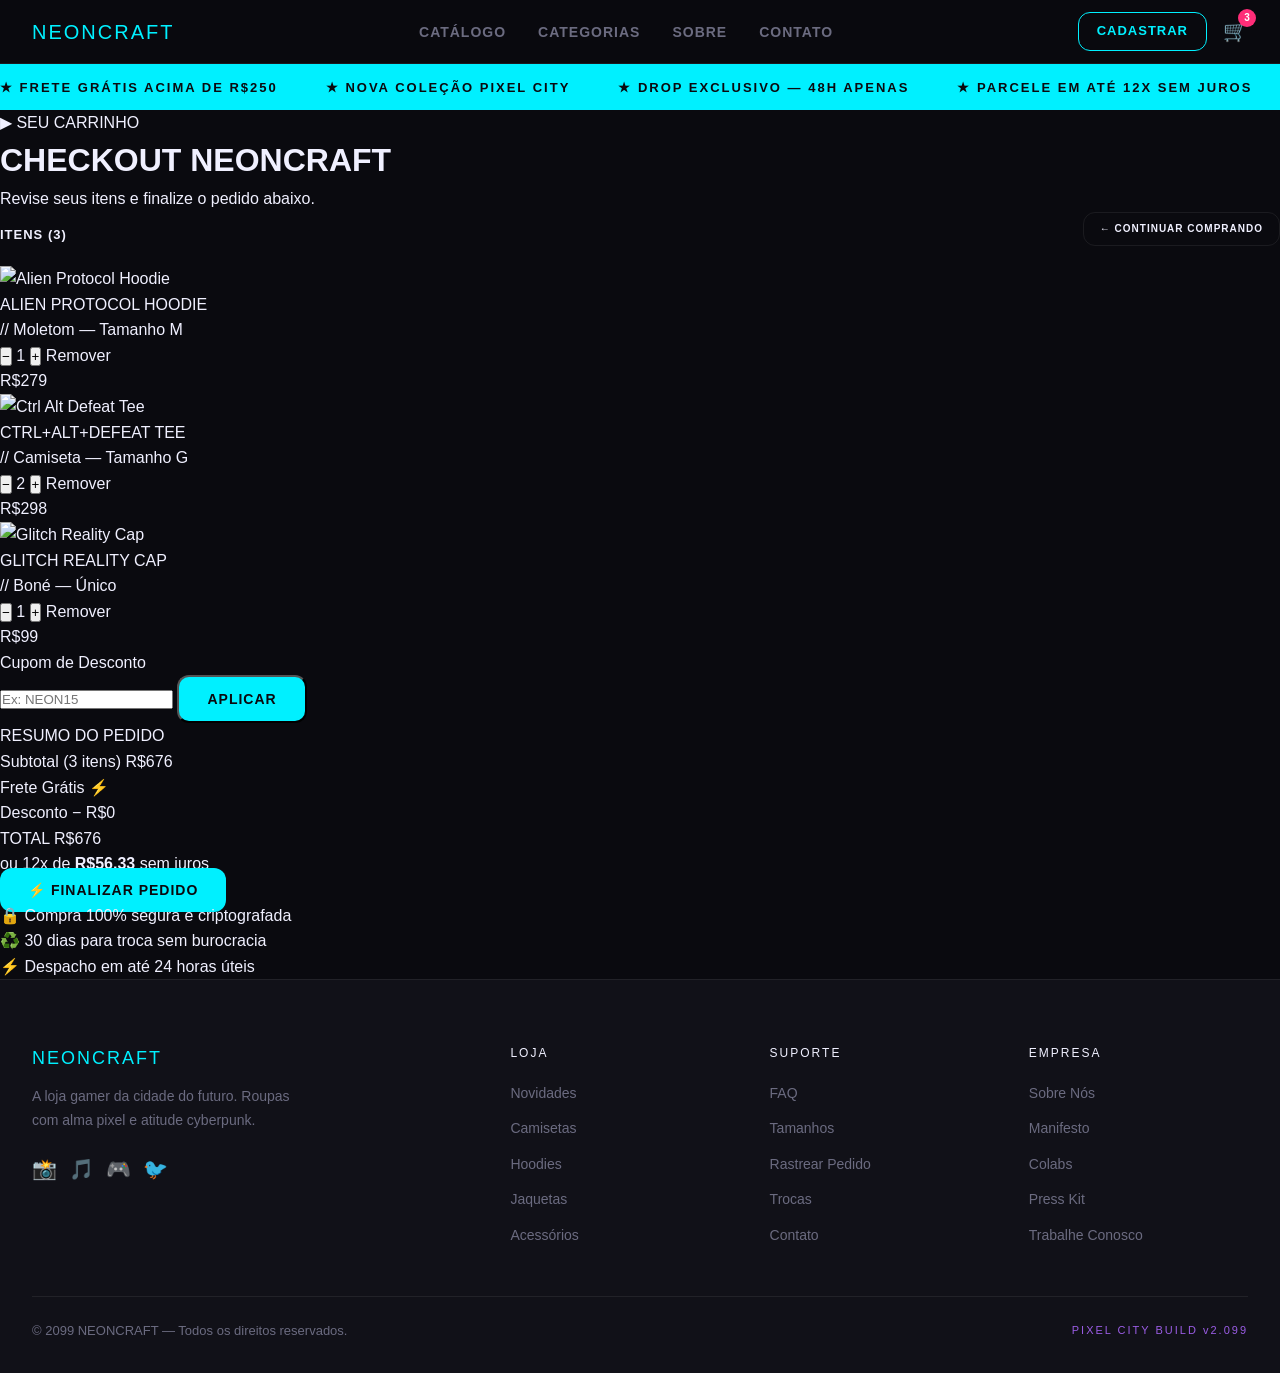
==== carrinho.html @ 72a5d212 "adicionei o footer" ====
<!DOCTYPE html>
<html lang="pt-BR">

<head>
    <meta charset="UTF-8" />
    <meta name="viewport" content="width=device-width, initial-scale=1.0" />
    <title>NEONCRAFT — Carrinho & Pagamento</title>
    <link rel="stylesheet" href="style.css" />
    <link rel="stylesheet" href="carrinho.css" />
</head>

<body>

    <!-- ===== NAVBAR ===== -->
    <header class="navbar">
        <a href="index.html" class="nav-logo">NEONCRAFT</a>
        <ul class="nav-links">
            <li><a href="catalogo.html">Catálogo</a></li>
            <li><a href="index.html#categorias">Categorias</a></li>
            <li><a href="index.html#sobre">Sobre</a></li>
            <li><a href="cadastro.html">Contato</a></li>
        </ul>
        <div class="nav-actions">
            <a href="cadastro.html" class="btn-cadastrar">Cadastrar</a>
            <a href="carrinho.html" class="cart-icon">🛒
                <span class="cart-badge">3</span>
            </a>
        </div>
    </header>

    <!-- ===== FAIXA DE AVISOS ANIMADA ===== -->
    <div class="ticker">
        <div class="ticker-inner">
            <span class="ticker-item">★ FRETE GRÁTIS ACIMA DE R$250</span>
            <span class="ticker-item">★ NOVA COLEÇÃO PIXEL CITY</span>
            <span class="ticker-item">★ DROP EXCLUSIVO — 48H APENAS</span>
            <span class="ticker-item">★ PARCELE EM ATÉ 12X SEM JUROS</span>
            <span class="ticker-item">★ FRETE GRÁTIS ACIMA DE R$250</span>
            <span class="ticker-item">★ NOVA COLEÇÃO PIXEL CITY</span>
            <span class="ticker-item">★ DROP EXCLUSIVO — 48H APENAS</span>
            <span class="ticker-item">★ PARCELE EM ATÉ 12X SEM JUROS</span>
        </div>
    </div>

    <!-- ===== CABEÇALHO DA PÁGINA ===== -->
    <div class="page-header">
        <p class="page-eyebrow">▶ SEU CARRINHO</p>
        <h1 class="page-title"><span>CHECKOUT</span> NEONCRAFT</h1>
        <p class="page-desc">Revise seus itens e finalize o pedido abaixo.</p>
    </div>

    <!-- ===== CARRINHO ===== -->
    <section class="cart-layout">

        <!-- Lista de itens -->
        <div class="cart-items-section">
            <div class="section-header" style="margin-bottom:20px;">
                <h2 class="section-title" style="font-size:13px;">ITENS (3)</h2>
                <a href="catalogo.html" class="btn-secondary" style="font-size:10px;padding:8px 16px;">← Continuar
                    Comprando</a>
            </div>

            <!-- Item 1 -->
            <div class="cart-item">
                <div class="cart-item-img prod-bg-1">
                    <img src="" alt="Alien Protocol Hoodie" />
                </div>
                <div class="cart-item-info">
                    <p class="cart-item-name">ALIEN PROTOCOL HOODIE</p>
                    <p class="cart-item-tag">// Moletom — Tamanho M</p>
                    <div class="cart-item-qty">
                        <button class="qty-btn" type="button">−</button>
                        <span class="qty-val">1</span>
                        <button class="qty-btn" type="button">+</button>
                        <span class="cart-remover">Remover</span>
                    </div>
                </div>
                <div class="cart-item-price">R$279</div>
            </div>

            <!-- Item 2 -->
            <div class="cart-item">
                <div class="cart-item-img prod-bg-2">
                    <img src="" alt="Ctrl Alt Defeat Tee" />
                </div>
                <div class="cart-item-info">
                    <p class="cart-item-name">CTRL+ALT+DEFEAT TEE</p>
                    <p class="cart-item-tag">// Camiseta — Tamanho G</p>
                    <div class="cart-item-qty">
                        <button class="qty-btn" type="button">−</button>
                        <span class="qty-val">2</span>
                        <button class="qty-btn" type="button">+</button>
                        <span class="cart-remover">Remover</span>
                    </div>
                </div>
                <div class="cart-item-price">R$298</div>
            </div>

            <!-- Item 3 -->
            <div class="cart-item">
                <div class="cart-item-img prod-bg-6">
                    <img src="" alt="Glitch Reality Cap" />
                </div>
                <div class="cart-item-info">
                    <p class="cart-item-name">GLITCH REALITY CAP</p>
                    <p class="cart-item-tag">// Boné — Único</p>
                    <div class="cart-item-qty">
                        <button class="qty-btn" type="button">−</button>
                        <span class="qty-val">1</span>
                        <button class="qty-btn" type="button">+</button>
                        <span class="cart-remover">Remover</span>
                    </div>
                </div>
                <div class="cart-item-price">R$99</div>
            </div>

            <!-- Cupom de desconto -->
            <div class="cart-cupom-box">
                <p class="cart-cupom-title">Cupom de Desconto</p>
                <form action="#" method="post" class="cart-cupom-form">
                    <input class="form-input" type="text" name="cupom" placeholder="Ex: NEON15" />
                    <button type="submit" class="btn-primary">Aplicar</button>
                </form>
            </div>

        </div>

        <!-- Resumo do pedido -->
        <div class="cart-resumo-wrapper">
            <div class="cart-summary">
                <p class="summary-title">RESUMO DO PEDIDO</p>
                <div class="summary-row">
                    <span class="summary-label">Subtotal (3 itens)</span>
                    <span class="summary-val">R$676</span>
                </div>
                <div class="summary-row">
                    <span class="summary-label">Frete</span>
                    <span class="summary-val summary-frete">Grátis ⚡</span>
                </div>
                <div class="summary-row">
                    <span class="summary-label">Desconto</span>
                    <span class="summary-val summary-desconto">− R$0</span>
                </div>
                <div class="summary-total-row">
                    <span class="summary-total-label">TOTAL</span>
                    <span class="summary-total-val">R$676</span>
                </div>
                <p class="summary-parcelas">
                    ou 12x de <strong>R$56,33</strong> sem juros
                </p>
                <a href="#pagamento" class="btn-primary summary-btn-finalizar">
                    ⚡ FINALIZAR PEDIDO
                </a>
            </div>

            <!-- Mini garantias -->
            <div class="cart-garantias">
                <div class="garantia-item">
                    <span>🔒</span>
                    <span>Compra 100% segura e criptografada</span>
                </div>
                <div class="garantia-item">
                    <span>♻️</span>
                    <span>30 dias para troca sem burocracia</span>
                </div>
                <div class="garantia-item">
                    <span>⚡</span>
                    <span>Despacho em até 24 horas úteis</span>
                </div>
            </div>
        </div>

    </section>

    <!-- Seção de pagamento -->
    <section id="pagamento" class="payment-layout"></section>

    <!-- ===== RODAPÉ ===== -->
    <footer>
        <div class="footer-grid">

            <!-- Coluna da marca -->
            <div>
                <span class="footer-brand">NEONCRAFT</span>
                <p class="footer-brand-desc">A loja gamer da cidade do futuro. Roupas com alma pixel e atitude
                    cyberpunk.</p>
                <div class="social-links">
                    <a class="social-link" href="#">📸</a>
                    <a class="social-link" href="#">🎵</a>
                    <a class="social-link" href="#">🎮</a>
                    <a class="social-link" href="#">🐦</a>
                </div>
            </div>

            <!-- Coluna da loja -->
            <div>
                <p class="footer-col-title">Loja</p>
                <ul class="footer-links">
                    <li><a href="catalogo.html">Novidades</a></li>
                    <li><a href="catalogo.html">Camisetas</a></li>
                    <li><a href="catalogo.html">Hoodies</a></li>
                    <li><a href="catalogo.html">Jaquetas</a></li>
                    <li><a href="catalogo.html">Acessórios</a></li>
                </ul>
            </div>

            <!-- Coluna de suporte -->
            <div>
                <p class="footer-col-title">Suporte</p>
                <ul class="footer-links">
                    <li><a href="#">FAQ</a></li>
                    <li><a href="#">Tamanhos</a></li>
                    <li><a href="#">Rastrear Pedido</a></li>
                    <li><a href="#">Trocas</a></li>
                    <li><a href="cadastro.html">Contato</a></li>
                </ul>
            </div>

            <!-- Coluna da empresa -->
            <div>
                <p class="footer-col-title">Empresa</p>
                <ul class="footer-links">
                    <li><a href="#">Sobre Nós</a></li>
                    <li><a href="#">Manifesto</a></li>
                    <li><a href="#">Colabs</a></li>
                    <li><a href="#">Press Kit</a></li>
                    <li><a href="#">Trabalhe Conosco</a></li>
                </ul>
            </div>

        </div>
        <div class="footer-bottom">
            <p class="footer-copy">© 2099 NEONCRAFT — Todos os direitos reservados.</p>
            <p class="footer-pixel">PIXEL CITY BUILD v2.099</p>
        </div>
    </footer>
</body>

</html>
---- style.css ----
/* --- reset css --- */
*, *::before, *::after {
    box-sizing: border-box;
    margin: 0;
    padding: 0;
}


/* !--- Variáveis globais de cor, tipografia e layout --- !*/
:root {
    --bg:         #0a0a0f;
    --bg2:        #111118;
    --bg3:        #1a1a24;
    --cyan:       #00f0ff;
    --purple:     #9b5de5;
    --pink:       #ff2d78;
    --yellow:     #f5e642;
    --white:      #f0f0ff;
    --gray:       #6b6b80;
    --border:     rgba(255,255,255,0.07);
    --radius:     12px;
    --font-main:  'Rajdhani', sans-serif;
    --font-title: 'Orbitron', sans-serif;
}

/* --- Rolagem suave entre seções --- */
html { scroll-behavior: smooth; }


/* --- Estilo base do corpo da página --- */
body {
    background-color: var(--bg);
    color: var(--white);
    font-family: var(--font-main);
    font-size: 16px;
    line-height: 1.6;
    -webkit-font-smoothing: antialiased;
}


/* --- Links sem sublinhado --- */
a {
    color: inherit;
    text-decoration: none;
}


/* --- Remove marcadores de lista --- */
ul { list-style: none; }


/* --- Imagens responsivas por padrão --- */
img {
    display: block;
    max-width: 100%;
}

/* !--- Variáveis globais de cor, tipografia e layout fim ---! */

/* --- Barra de navegação fixa no topo --- */
.navbar {
    position: sticky;
    top: 0;
    z-index: 100;
    display: flex;
    align-items: center;
    justify-content: space-between;
    padding: 0 32px;
    height: 64px;
    background: rgba(10, 10, 15, 0.92);
    backdrop-filter: blur(12px);
    border-bottom: 1px solid var(--border);
}

/* --- Logo --- */
.nav-logo {
    font-family: var(--font-title);
    font-size: 20px;
    color: var(--cyan);
    letter-spacing: 2px;
}

/* --- Links do menu --- */
.nav-links {
    display: flex;
    gap: 32px;
}

.nav-links a {
    font-family: var(--font-main);
    font-size: 14px;
    font-weight: 600;
    letter-spacing: 1px;
    color: var(--gray);
    text-transform: uppercase;
    transition: color 0.2s;
}

.nav-links a:hover,
.nav-links a.active {
    color: var(--cyan);
}

/* --- Ações da navbar (botão + carrinho) --- */
.nav-actions {
    display: flex;
    align-items: center;
    gap: 16px;
}

/* --- Botão de cadastro --- */
.btn-cadastrar {
    font-family: var(--font-main);
    font-size: 13px;
    font-weight: 700;
    letter-spacing: 1px;
    text-transform: uppercase;
    padding: 8px 18px;
    border: 1px solid var(--cyan);
    color: var(--cyan);
    border-radius: var(--radius);
    transition: background 0.2s, color 0.2s;
}

.btn-cadastrar:hover {
    background: var(--cyan);
    color: var(--bg);
}

/* --- Ícone do carrinho --- */
.cart-icon {
    position: relative;
    font-size: 20px;
}

/* --- Badge de quantidade no carrinho --- */
.cart-badge {
    position: absolute;
    top: -6px;
    right: -8px;
    background: var(--pink);
    color: #fff;
    font-size: 10px;
    font-weight: 700;
    width: 18px;
    height: 18px;
    border-radius: 50%;
    display: flex;
    align-items: center;
    justify-content: center;
}

/* --- Faixa externa do ticker --- */

.ticker {
    overflow: hidden;
    background: var(--cyan);
    padding: 10px 0;
    white-space: nowrap;
}

/* --- Faixa interna que se move --- */
.ticker-inner {
    display: inline-flex;
    gap: 48px;
    animation: ticker-move 28s linear infinite;
}

/* --- Itens do ticker --- */
.ticker-item {
    font-family: var(--font-main);
    font-size: 13px;
    font-weight: 700;
    letter-spacing: 2px;
    text-transform: uppercase;
    color: var(--bg);
}

/* --- Animação de rolagem do ticker --- */
@keyframes ticker-move {
    from { transform: translateX(0); }
    to   { transform: translateX(-50%); }
}

.hero {
    display: grid;
    grid-template-columns: 1fr 340px;
    grid-template-rows: 1fr 1fr;
    gap: 16px;
    padding: 32px;
    min-height: 520px;
display: grid;
    grid-template-columns: 1fr 340px;
    grid-template-rows: 1fr 1fr;
    gap: 16px;
    padding: 32px;
    min-height: 520px;
}

/* --- Card principal (coluna 1, linhas 1 e 2) --- */
.hero-main-card {
    grid-column: 1;
    grid-row: 1 / 3;
    background: var(--bg3);
    border: 1px solid var(--border);
    border-radius: var(--radius);
    padding: 48px;
    display: flex;
    flex-direction: column;
    justify-content: center;
    gap: 20px;
    grid-column: 1;
    grid-row: 1 / 3;
    background: var(--bg3);
    border: 1px solid var(--border);
    border-radius: var(--radius);
    padding: 48px;
    display: flex;
    flex-direction: column;
    justify-content: center;
    gap: 20px;
}

/* --- Eyebrow do hero --- */
.hero-eyebrow {
    font-size: 12px;
    font-weight: 700;
    letter-spacing: 3px;
    color: var(--cyan);
    text-transform: uppercase;
    font-size: 12px;
    font-weight: 700;
    letter-spacing: 3px;
    color: var(--cyan);
    text-transform: uppercase;
}


/* --- Título principal --- */
.hero-title {
    font-family: var(--font-title);
    font-size: clamp(36px, 5vw, 72px);
    line-height: 1.05;
    color: var(--white);
    font-family: var(--font-title);
    font-size: clamp(36px, 5vw, 72px);
    line-height: 1.05;
    color: var(--white);
}

/* --- Palavra destacada no título --- */
.hero-title span { color: var(--cyan); }

/* --- Descrição do hero --- */
.hero-desc {
    font-size: 17px;
    color: var(--gray);
    max-width: 480px;
    line-height: 1.7;
    font-size: 17px;
    color: var(--gray);
    max-width: 480px;
    line-height: 1.7;
}


/* --- Grupo de botões --- */
.hero-btns {
    display: flex;
    gap: 14px;
    flex-wrap: wrap;
    display: flex;
    gap: 14px;
    flex-wrap: wrap;
}

/* --- Botão primário --- */
.btn-primary {
    font-family: var(--font-main);
    font-size: 14px;
    font-weight: 700;
    letter-spacing: 1px;
    text-transform: uppercase;
    padding: 14px 28px;
    background: var(--cyan);
    color: var(--bg);
    border-radius: var(--radius);
    transition: opacity 0.2s;
    font-family: var(--font-main);
    font-size: 14px;
    font-weight: 700;
    letter-spacing: 1px;
    text-transform: uppercase;
    padding: 14px 28px;
    background: var(--cyan);
    color: var(--bg);
    border-radius: var(--radius);
    transition: opacity 0.2s;
}

.btn-primary:hover { opacity: 0.85; }

/* --- Botão secundário --- */
.btn-secondary {
    font-family: var(--font-main);
    font-size: 14px;
    font-weight: 700;
    letter-spacing: 1px;
    text-transform: uppercase;
    padding: 14px 28px;
    border: 1px solid var(--border);
    color: var(--white);
    border-radius: var(--radius);
    transition: border-color 0.2s, color 0.2s;
}

.btn-secondary:hover {
    border-color: var(--cyan);
    color: var(--cyan);
}

/* --- Card secundário de texto --- */
.hero-text-card {
    grid-column: 2;
    grid-row: 1;
    background: var(--bg3);
    border: 1px solid var(--border);
    border-radius: var(--radius);
    padding: 28px;
    display: flex;
    flex-direction: column;
    gap: 12px;
}

.hero-text-card h3 {
    font-family: var(--font-title);
    font-size: 14px;
    color: var(--purple);
    }

.hero-text-card p {
    font-size: 15px;
    color: var(--gray);
    line-height: 1.7;
}

/* --- Card do scroll lateral --- */
.hero-scroll-card {
    grid-column: 2;
    grid-row: 2;
    background: var(--bg3);
    border: 1px solid var(--border);
    border-radius: var(--radius);
    overflow: hidden;
    display: flex;
    align-items: center;
    max-width: 340px;
    height: 100%;
    min-height: 160px;
}

/* --- Trilha de scroll animada --- */
.scroll-track {
    display: flex;
    gap: 12px;
    padding: 12px;
    animation: scroll-lateral 20s linear infinite;
    white-space: nowrap;
    width: max-content;
}

/* --- Cada item do scroll --- */
.scroll-item {
    display: inline-flex;
    flex-direction: column;
    align-items: center;
    gap: 6px;
    flex-shrink: 0;
    min-width: 90px;
}

/* --- Imagem do scroll --- */
.scroll-img {
    width: 90px;
    height: 100px;
    object-fit: cover;
    object-position: center top;
    border-radius: 8px;
    background: var(--bg2);
    border: 1px solid var(--border);
    display: block;
    flex-shrink: 0;
}

/* --- Texto abaixo da imagem --- */
.scroll-item span {
    font-family: var(--font-title);
    font-size: 9px;
    letter-spacing: 1px;
    color: var(--gray);
    white-space: nowrap;
}

/* --- Animação lateral --- */
@keyframes scroll-lateral {
    from { transform: translateX(0); }
    to   { transform: translateX(-50%); }
}

.section {
    padding: 64px 32px;
}

/* --- Cabeçalho de seção com título e ação --- */
.section-header {
    display: flex;
    align-items: flex-end;
    justify-content: space-between;
    margin-bottom: 32px;
}

/* --- Título de seção --- */
.section-title {
    font-family: var(--font-title);
    font-size: clamp(20px, 3vw, 32px);
    color: var(--white);
    letter-spacing: 1px;
}

/* --- Subtítulo de seção --- */
.section-sub {
    font-size: 13px;
    color: var(--purple);
    margin-top: 4px;
    letter-spacing: 1px;
}

/* --- Grid de produtos (4 colunas) --- */
.products-grid {
    display: grid;
    grid-template-columns: repeat(4, 1fr);
    gap: 16px;
}

/* --- Card de produto --- */
.product-card {
    background: var(--bg3);
    border: 1px solid var(--border);
    border-radius: var(--radius);
    overflow: hidden;
    transition: border-color 0.2s, transform 0.2s;
    display: block;
}

.product-card:hover {
    border-color: var(--cyan);
    transform: translateY(-4px);
}

/* --- Área da imagem do produto --- */
.product-img {
    position: relative;
    width: 100%;
    aspect-ratio: 1;
    overflow: hidden;
    background: var(--bg2);
}

/* --- Imagem do produto --- */
.product-img img {
    width: 100%;
    height: 100%;
    object-fit: cover;
    display: block;
    transition: transform 0.3s;
}

.product-card:hover .product-img img {
    transform: scale(1.04);
}

/* --- Badge do produto (Novo, Hot, Sale) --- */
.product-badge {
    position: absolute;
    top: 12px;
    left: 12px;
    font-family: var(--font-main);
    font-size: 11px;
    font-weight: 700;
    letter-spacing: 1px;
    text-transform: uppercase;
    padding: 4px 10px;
    border-radius: 4px;
}

.badge-new  { background: var(--cyan);   color: var(--bg); }
.badge-hot  { background: var(--pink);   color: #fff; }
.badge-sale { background: var(--yellow); color: var(--bg); }

/* --- Informações do produto --- */
.product-info {
    padding: 16px;
    display: flex;
    flex-direction: column;
    gap: 6px;
}

/* --- Nome do produto --- */
.product-name {
    font-family: var(--font-title);
    font-size: 13px;
    letter-spacing: 0.5px;
    color: var(--white);
}

/* --- Tag de categoria --- */
.product-tag {
    font-size: 12px;
    color: var(--purple);
    letter-spacing: 1px;
}

/* --- Linha de preço + botão adicionar --- */
.product-price-row {
    display: flex;
    align-items: center;
    justify-content: space-between;
    margin-top: 4px;
}

/* --- Preço atual --- */
.product-price {
    font-family: var(--font-title);
    font-size: 16px;
    color: var(--cyan);
}

/* --- Preço antigo riscado --- */
.product-price-old {
    font-size: 12px;
    color: var(--gray);
    text-decoration: line-through;
    margin-left: 6px;
}

/* --- Botão de adicionar ao carrinho --- */
.btn-add {
    width: 28px;
    height: 28px;
    border-radius: 50%;
    background: var(--cyan);
    color: var(--bg);
    font-size: 18px;
    font-weight: 700;
    display: flex;
    align-items: center;
    justify-content: center;
    transition: background 0.2s;
}

.btn-add:hover { background: var(--purple); }

/* --- Seção de features com fundo diferenciado --- */
.features {
    padding: 64px 32px;
    background: var(--bg2);
    border-top: 1px solid var(--border);
    border-bottom: 1px solid var(--border);
}

/* --- Flex com itens distribuídos --- */
.features-flex {
    display: flex;
    gap: 24px;
    justify-content: center;
    flex-wrap: wrap;
}

/* --- Cada item de feature --- */
.feature-item {
    flex: 1 1 200px;
    max-width: 260px;
    display: flex;
    flex-direction: column;
    align-items: center;
    text-align: center;
    gap: 12px;
    padding: 32px 20px;
    background: var(--bg3);
    border: 1px solid var(--border);
    border-radius: var(--radius);
}

/* --- Ícone da feature --- */
.feature-icon {
    font-size: 32px;  
}

/* --- Título da feature --- */
.feature-title {
    font-family: var(--font-title);
    font-size: 14px;
    letter-spacing: 1px;
    color: var(--white);
}

/* --- Descrição da feature --- */
.feature-desc {
    font-size: 14px;
    color: var(--gray);
    line-height: 1.6;
}

/* --- Grid de categorias --- */
.categories-grid {
    display: grid;
    grid-template-columns:repeat(3, 1fr);
    grid-template-rows:auto auto;
    gap:16px;
    }


/* --- Grid de categorias --- */
.categories-grid {
    display: grid;
    grid-template-columns: repeat(3, 1fr);
    grid-template-rows: auto auto;
    gap: 16px;
}


/* --- Card grande ocupa coluna 1, linhas 1 e 2 --- */
.cat-card.large {
    grid-column: 1;
    grid-row: 1 / 3;
}


/* --- Card de categoria base --- */
.cat-card {
    background: var(--bg3);
    border: 1px solid var(--border);
    border-radius: var(--radius);
    overflow: hidden;
    display: flex;
    flex-direction: column;
    transition: border-color 0.2s, transform 0.2s;
}

.cat-card:hover {
    border-color: var(--cyan);
    transform: translateY(-4px);
}

/* --- Área da imagem da categoria --- */
.cat-img {
    width: 100%;
    aspect-ratio: 16/9;
    overflow: hidden;
    background: var(--bg2);
}

/* --- Card grande tem imagem mais alta --- */
.cat-card.large .cat-img {
    aspect-ratio: 4/5;
}

/* --- Imagem da categoria --- */
.cat-img img {
    width: 100%;
    height: 100%;
    object-fit: cover;
    display: block;
    transition: transform 0.3s;
}

.cat-card:hover .cat-img img {
    transform: scale(1.04);
}

/* --- Informações da categoria --- */
.cat-info {
    padding: 20px;
    display: flex;
    flex-direction: column;
    gap: 8px;
}

/* --- Label da categoria --- */
.cat-label {
    font-size: 11px;
    color: var(--purple);
    letter-spacing: 2px;
    text-transform: uppercase;
}


/* --- Título da categoria --- */
.cat-title {
    font-family: var(--font-title);
    font-size: 16px;
    color: var(--white);
    letter-spacing: 1px;
}


/* --- Descrição da categoria --- */
.cat-desc {
    font-size: 13px;
    color: var(--gray);
    line-height: 1.6;
}


/* --- Link de ação da categoria --- */
.cat-link {
    font-size: 13px;
    font-weight: 700;
    color: var(--cyan);
    margin-top: 4px;
    letter-spacing: 0.5px;
}


/* --- Seção de newsletter com borda neon --- */
.newsletter {
    padding: 80px 32px;
    background: var(--bg2);
    border-top: 1px solid var(--border);
    text-align: center;
}


/* --- Conteúdo centralizado --- */
.newsletter-inner {
    max-width: 560px;
    margin: 0 auto;
    display: flex;
    flex-direction: column;
    align-items: center;
    gap: 20px;
}


/* --- Eyebrow da newsletter --- */
.newsletter-eyebrow {
    font-size: 12px;
    font-weight: 700;
    letter-spacing: 3px;
    color: var(--purple);
    text-transform: uppercase;
}


/* --- Título da newsletter --- */
.newsletter-title {
    font-family: var(--font-title);
    font-size: clamp(28px, 4vw, 48px);
    line-height: 1.1;
    color: var(--white);
}


/* --- Palavra destacada --- */
.newsletter-title span { color: var(--cyan); }


/* --- Descrição --- */
.newsletter-desc {
    font-size: 16px;
    color: var(--gray);
    line-height: 1.7;
}


/* --- Botões da newsletter --- */
.newsletter-btns {
    display: flex;
    gap: 14px;
    flex-wrap: wrap;
    justify-content: center;
}

/* --- Rodapé com fundo escuro --- */
footer {
    background: var(--bg2);
    border-top: 1px solid var(--border);
    padding: 64px 32px 32px;
}

/* --- Grid de 4 colunas do rodapé --- */
.footer-grid {
    display: grid;
    grid-template-columns: 2fr 1fr 1fr 1fr;
    gap: 40px;
    margin-bottom: 48px;
}

/* --- Nome da marca no rodapé --- */
.footer-brand {
    font-family: var(--font-title);
    font-size: 18px;
    color: var(--cyan);
    letter-spacing: 2px;
    display: block;
    margin-bottom: 12px;
}

/* --- Descrição da marca --- */
.footer-brand-desc {
    font-size: 14px;
    color: var(--gray);
    line-height: 1.7;
    max-width: 260px;
    margin-bottom: 20px;
}

/* --- Links sociais --- */
.social-links {
    display: flex;
    gap: 12px;
}

.social-link {
    font-size: 20px;
    transition: transform 0.2s;
}

.social-link:hover { transform: scale(1.2); }

/* --- Título de coluna do rodapé --- */
.footer-col-title {
    font-family: var(--font-title);
    font-size: 12px;
    letter-spacing: 2px;
    color: var(--white);
    text-transform: uppercase;
    margin-bottom: 16px;
}

/* --- Links das colunas --- */
.footer-links {
    display: flex;
    flex-direction: column;
    gap: 10px;
}

.footer-links a {
    font-size: 14px;
    color: var(--gray);
    transition: color 0.2s;
}

.footer-links a:hover { color: var(--cyan); }

/* --- Barra inferior do rodapé --- */
.footer-bottom {
    display: flex;
    align-items: center;
    justify-content: space-between;
    padding-top: 24px;
    border-top: 1px solid var(--border);
}

/* --- Texto de copyright --- */
.footer-copy {
    font-size: 13px;
    color: var(--gray);
}

/* --- Versão do build --- */
.footer-pixel {
    font-family: var(--font-title);
    font-size: 11px;
    color: var(--purple);
    letter-spacing: 2px;
}

/* ===== TABLET LARGO (max 1024px) ===== */
@media (max-width: 1024px) {
  .navbar { padding: 14px 24px; }

  .hero { grid-template-columns: 1fr 1fr; padding: 36px 24px; }
  .hero-main-card { padding: 36px 24px; }

  .products-grid   { grid-template-columns: repeat(2, 1fr); }
  .categories-grid { grid-template-columns: 1fr 1fr; }
  .cat-card.large  { grid-column: 1 / 3; }
  .footer-grid     { grid-template-columns: 1fr 1fr; gap: 32px; }

  .catalog-layout { grid-template-columns: 200px 1fr; }
  .catalog-grid   { grid-template-columns: repeat(2, 1fr); }

  .cart-layout    { grid-template-columns: 1fr; }
  .cart-summary   { position: static; }

  .payment-layout { grid-template-columns: 1fr; }

  .cadastro-layout { gap: 32px; }
}

/* ===== TABLET (max 768px) ===== */
@media (max-width: 768px) {

  /* --- Navbar --- */
  .navbar { padding: 12px 20px; gap: 12px; }
  .nav-links { display: none; }
  .nav-logo { font-size: 11px; }
  .btn-cadastrar { padding: 8px 14px; font-size: 10px; }

  /* --- Hero --- */
  .hero {
    grid-template-columns: 1fr;
    grid-template-rows: auto auto auto;
    padding: 24px 20px;
    gap: 16px;
  }
  .hero-main-card  { grid-column: 1; grid-row: 1; padding: 32px 24px; }
  .hero-text-card  { grid-column: 1; grid-row: 2; }
  .hero-scroll-card{ grid-column: 1; grid-row: 3; }

  .hero-title { font-size: clamp(16px, 5vw, 26px); }
  .hero-btns  { flex-direction: column; gap: 12px; }
  .hero-btns .btn-primary,
  .hero-btns .btn-secondary { text-align: center; }

  /* --- Seções gerais --- */
  .section { padding: 44px 20px; }
  .section-header { flex-direction: column; align-items: flex-start; gap: 12px; }

  /* --- Produtos --- */
  .products-grid { grid-template-columns: repeat(2, 1fr); gap: 14px; }

  /* --- Features --- */
  .features { padding: 44px 20px; }
  .features-flex { flex-direction: column; gap: 24px; }
  .feature-item { width: 100%; }

  /* --- Categorias --- */
  .categories-grid { grid-template-columns: 1fr; gap: 14px; }
  .cat-card.large  { grid-column: 1; }

  /* --- Newsletter --- */
  .newsletter-inner { padding: 48px 24px; }
  .newsletter-title { font-size: clamp(14px, 4vw, 20px); }

  /* --- Footer --- */
  .footer-grid { grid-template-columns: 1fr 1fr; gap: 28px; padding: 40px 20px; }
  .footer-brand { font-size: 14px; }

  /* --- Catálogo --- */
  .catalog-layout  { grid-template-columns: 1fr; padding: 24px 20px 48px; }
  .catalog-sidebar { position: static; }
  .catalog-grid    { grid-template-columns: repeat(2, 1fr); }

  /* --- Carrinho --- */
  .cart-layout  { grid-template-columns: 1fr; padding: 24px 20px 48px; }
  .cart-summary { position: static; }
  .cart-item    { flex-wrap: wrap; }
  .cart-item-price { text-align: left; width: 100%; margin-top: 8px; }

  /* --- Pagamento --- */
  .payment-layout { grid-template-columns: 1fr; padding: 24px 20px 48px; }
  .payment-tabs   { flex-wrap: wrap; gap: 8px; }
  .form-row       { flex-direction: column; }

  /* --- Cadastro --- */
  .cadastro-layout { grid-template-columns: 1fr; padding: 32px 20px 64px; gap: 32px; }
  .cadastro-info   { padding-right: 0; }
  .cadastro-form-box { padding: 28px 20px; }
}

/* ===== MOBILE (max 480px) ===== */
@media (max-width: 480px) {

  /* --- Navbar --- */
  .navbar { padding: 10px 16px; }
  .nav-logo { font-size: 9px; }
  .btn-cadastrar { display: none; } /* só o carrinho no mobile pequeno */

  /* --- Hero --- */
  .hero { padding: 16px; gap: 12px; }
  .hero-main-card { padding: 24px 16px; }
  .hero-eyebrow   { font-size: 8px; }
  .hero-title     { font-size: clamp(14px, 5.5vw, 22px); line-height: 1.6; }
  .hero-desc      { font-size: 14px; }
  .hero-btns      { flex-direction: column; }
  .btn-primary, .btn-secondary { width: 100%; text-align: center; padding: 12px 16px; }

  /* --- Seções --- */
  .section { padding: 36px 16px; }
  .section-title  { font-size: 11px; }

  /* --- Produtos --- */
  .products-grid { grid-template-columns: 1fr; gap: 12px; }
  .product-img   { height: 160px; }

  /* --- Categorias --- */
  .categories-grid { grid-template-columns: 1fr; }
  .cat-card { padding: 28px 20px; }

  /* --- Newsletter --- */
  .newsletter-inner { padding: 36px 16px; }
  .newsletter-title { font-size: clamp(12px, 4vw, 17px); }

  /* --- Footer --- */
  .footer-grid { grid-template-columns: 1fr; padding: 32px 16px; gap: 24px; }
  .footer-bottom { flex-direction: column; gap: 8px; text-align: center; padding: 16px; }

  /* --- Catálogo --- */
  .catalog-layout { padding: 16px 16px 48px; }
  .catalog-grid   { grid-template-columns: 1fr; }

  /* --- Carrinho --- */
  .cart-layout  { padding: 16px 16px 48px; }
  .cart-item    { flex-direction: column; align-items: flex-start; }
  .cart-item-img { width: 60px; height: 60px; font-size: 28px; }

  /* --- Pagamento --- */
  .payment-layout { padding: 16px 16px 48px; }
  .payment-tabs   { flex-direction: column; }
  .pay-tab        { width: 100%; text-align: center; }

  /* --- Cadastro --- */
  .cadastro-layout   { padding: 24px 16px 48px; }
  .cadastro-form-box { padding: 20px 16px; }
  .cadastro-info-title { font-size: 11px; }
}
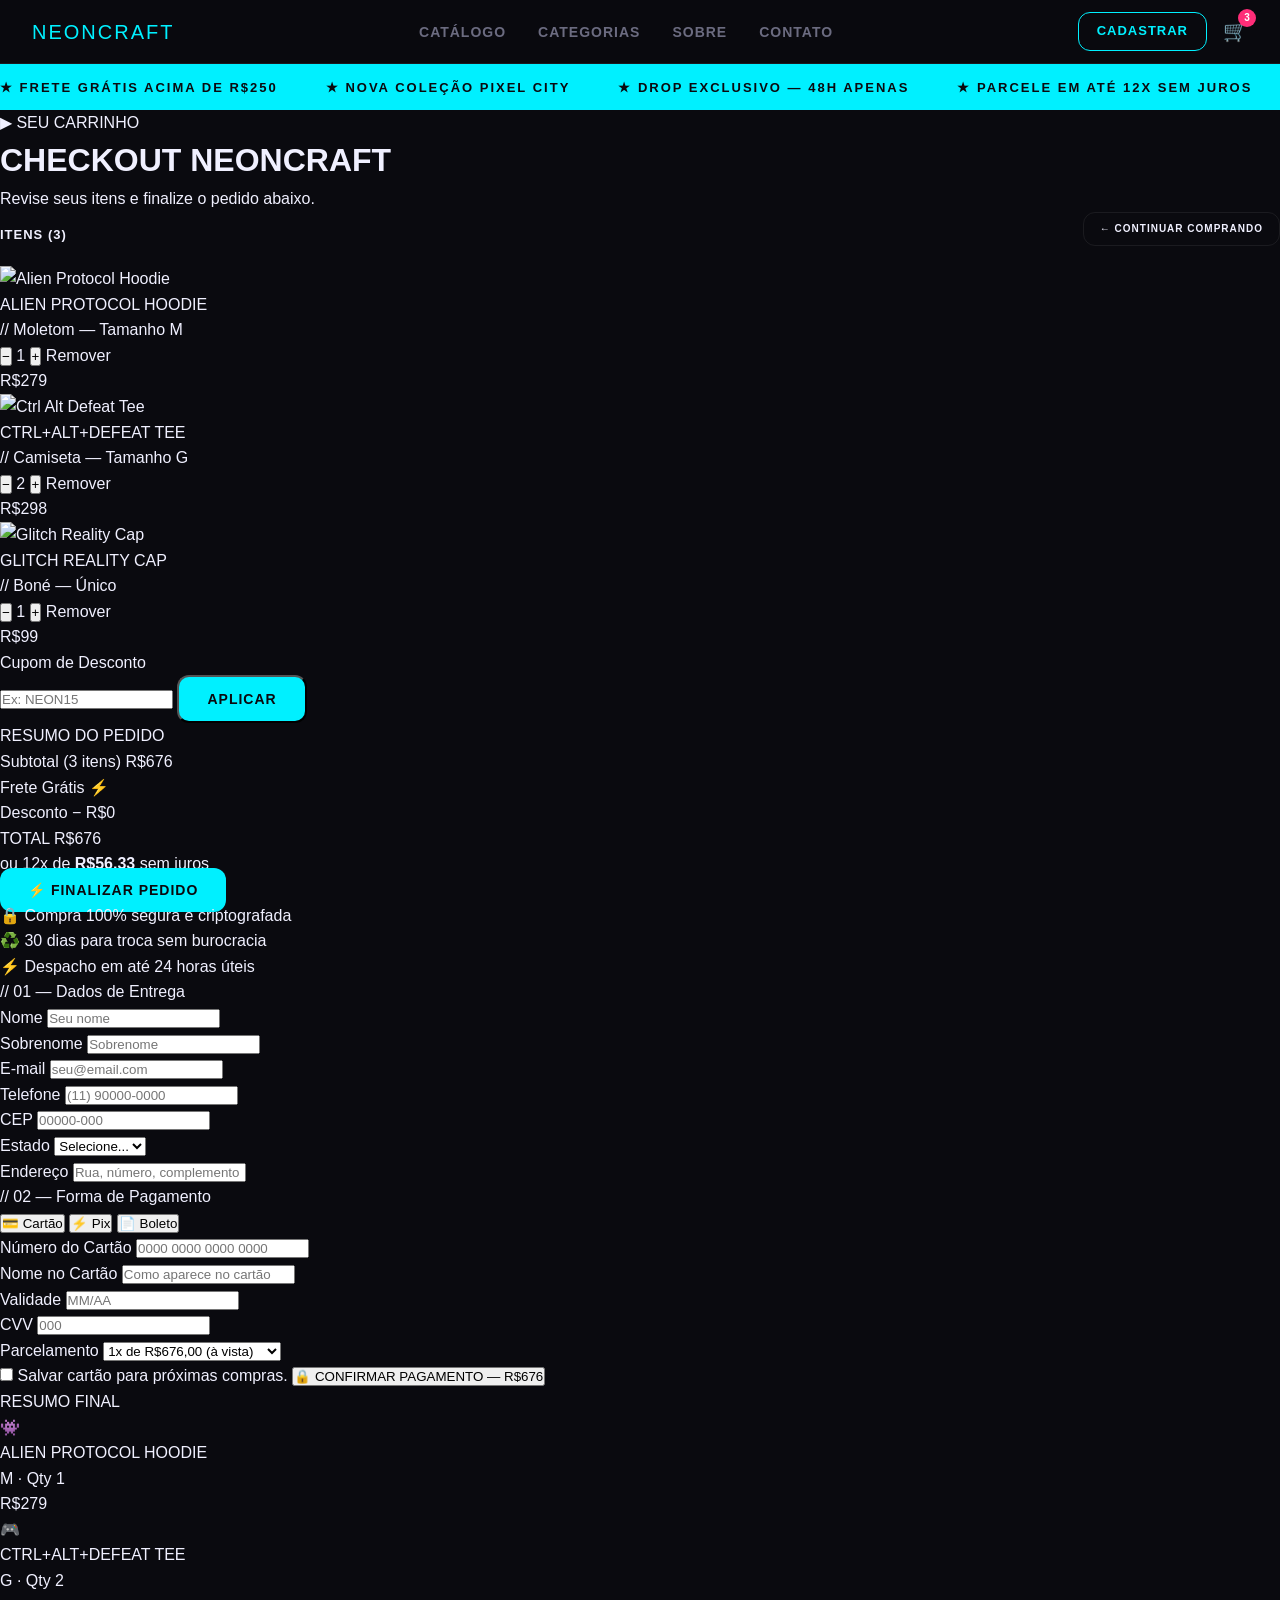
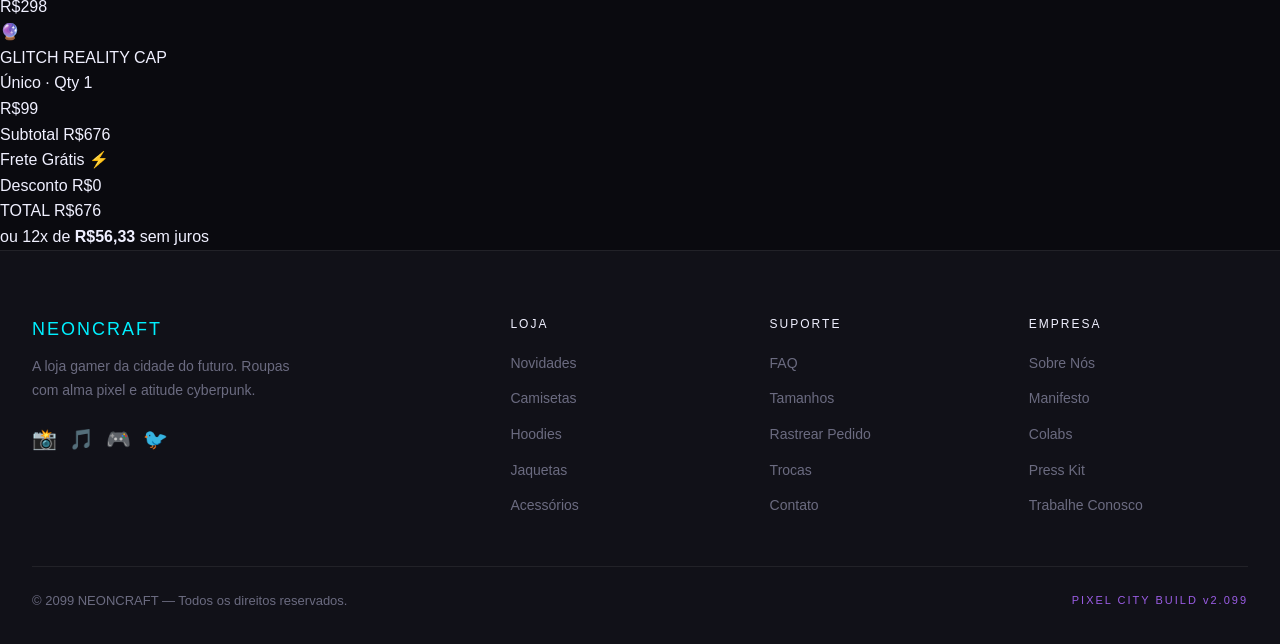
==== commit 7207f7a1: "seção de pagamento" ====
--- a/carrinho.html
+++ b/carrinho.html
@@ -172,8 +172,178 @@
 
     </section>
 
-    <!-- Seção de pagamento -->
-    <section id="pagamento" class="payment-layout"></section>
+    <!-- ===== PAGAMENTO ===== -->
+    <section id="pagamento" class="payment-layout">
+
+        <!-- Formulário de entrega + pagamento -->
+        <div class="payment-form">
+
+            <!-- Dados de entrega -->
+            <div class="payment-section">
+                <p class="payment-section-title">// 01 — Dados de Entrega</p>
+                <form action="#" method="post" class="payment-form-inner">
+                    <div class="form-row">
+                        <div class="form-group">
+                            <label class="form-label" for="ent-nome">Nome</label>
+                            <input class="form-input" type="text" id="ent-nome" name="nome" placeholder="Seu nome"
+                                required />
+                        </div>
+                        <div class="form-group">
+                            <label class="form-label" for="ent-sobrenome">Sobrenome</label>
+                            <input class="form-input" type="text" id="ent-sobrenome" name="sobrenome"
+                                placeholder="Sobrenome" required />
+                        </div>
+                    </div>
+                    <div class="form-group">
+                        <label class="form-label" for="ent-email">E-mail</label>
+                        <input class="form-input" type="email" id="ent-email" name="email" placeholder="seu@email.com"
+                            required />
+                    </div>
+                    <div class="form-group">
+                        <label class="form-label" for="ent-telefone">Telefone</label>
+                        <input class="form-input" type="tel" id="ent-telefone" name="telefone"
+                            placeholder="(11) 90000-0000" />
+                    </div>
+                    <div class="form-row">
+                        <div class="form-group">
+                            <label class="form-label" for="ent-cep">CEP</label>
+                            <input class="form-input" type="text" id="ent-cep" name="cep" placeholder="00000-000"
+                                required />
+                        </div>
+                        <div class="form-group">
+                            <label class="form-label" for="ent-estado">Estado</label>
+                            <select class="form-select" id="ent-estado" name="estado">
+                                <option value="">Selecione...</option>
+                                <option>SP</option>
+                                <option>RJ</option>
+                                <option>MG</option>
+                                <option>RS</option>
+                                <option>SC</option>
+                                <option>PR</option>
+                                <option>BA</option>
+                                <option>Outro</option>
+                            </select>
+                        </div>
+                    </div>
+                    <div class="form-group">
+                        <label class="form-label" for="ent-endereco">Endereço</label>
+                        <input class="form-input" type="text" id="ent-endereco" name="endereco"
+                            placeholder="Rua, número, complemento" required />
+                    </div>
+                </form>
+            </div>
+
+            <!-- Forma de pagamento -->
+            <div class="payment-section">
+                <p class="payment-section-title">// 02 — Forma de Pagamento</p>
+
+                <!-- Abas de pagamento -->
+                <div class="payment-tabs">
+                    <button class="pay-tab active" type="button">💳 Cartão</button>
+                    <button class="pay-tab" type="button">⚡ Pix</button>
+                    <button class="pay-tab" type="button">📄 Boleto</button>
+                </div>
+
+                <!-- Formulário do cartão -->
+                <form action="#" method="post" class="payment-form-inner">
+                    <div class="form-group">
+                        <label class="form-label" for="card-numero">Número do Cartão</label>
+                        <input class="form-input" type="text" id="card-numero" name="numero"
+                            placeholder="0000 0000 0000 0000" maxlength="19" required />
+                    </div>
+                    <div class="form-group">
+                        <label class="form-label" for="card-nome">Nome no Cartão</label>
+                        <input class="form-input" type="text" id="card-nome" name="cartao_nome"
+                            placeholder="Como aparece no cartão" required />
+                    </div>
+                    <div class="form-row">
+                        <div class="form-group">
+                            <label class="form-label" for="card-validade">Validade</label>
+                            <input class="form-input" type="text" id="card-validade" name="validade" placeholder="MM/AA"
+                                maxlength="5" required />
+                        </div>
+                        <div class="form-group">
+                            <label class="form-label" for="card-cvv">CVV</label>
+                            <input class="form-input" type="text" id="card-cvv" name="cvv" placeholder="000"
+                                maxlength="4" required />
+                        </div>
+                    </div>
+                    <div class="form-group">
+                        <label class="form-label" for="card-parcelas">Parcelamento</label>
+                        <select class="form-select" id="card-parcelas" name="parcelas">
+                            <option>1x de R$676,00 (à vista)</option>
+                            <option>2x de R$338,00 sem juros</option>
+                            <option>3x de R$225,33 sem juros</option>
+                            <option>6x de R$112,67 sem juros</option>
+                            <option>12x de R$56,33 sem juros</option>
+                        </select>
+                    </div>
+                    <label class="form-check">
+                        <input type="checkbox" name="salvar_cartao" />
+                        <span class="form-check-label">Salvar cartão para próximas compras.</span>
+                    </label>
+                    <button type="submit" class="form-submit">🔒 CONFIRMAR PAGAMENTO — R$676</button>
+                </form>
+            </div>
+
+        </div>
+
+        <!-- Resumo lateral fixo -->
+        <div class="payment-resumo-wrapper">
+            <div class="cart-summary">
+                <p class="summary-title">RESUMO FINAL</p>
+
+                <!-- Mini lista de itens -->
+                <div class="payment-mini-lista">
+                    <div class="payment-mini-item">
+                        <div class="payment-mini-img prod-bg-1">👾</div>
+                        <div class="payment-mini-info">
+                            <p class="payment-mini-nome">ALIEN PROTOCOL HOODIE</p>
+                            <p class="payment-mini-tag">M · Qty 1</p>
+                        </div>
+                        <span class="payment-mini-preco">R$279</span>
+                    </div>
+                    <div class="payment-mini-item">
+                        <div class="payment-mini-img prod-bg-2">🎮</div>
+                        <div class="payment-mini-info">
+                            <p class="payment-mini-nome">CTRL+ALT+DEFEAT TEE</p>
+                            <p class="payment-mini-tag">G · Qty 2</p>
+                        </div>
+                        <span class="payment-mini-preco">R$298</span>
+                    </div>
+                    <div class="payment-mini-item">
+                        <div class="payment-mini-img prod-bg-6">🔮</div>
+                        <div class="payment-mini-info">
+                            <p class="payment-mini-nome">GLITCH REALITY CAP</p>
+                            <p class="payment-mini-tag">Único · Qty 1</p>
+                        </div>
+                        <span class="payment-mini-preco">R$99</span>
+                    </div>
+                </div>
+
+                <div class="summary-row">
+                    <span class="summary-label">Subtotal</span>
+                    <span class="summary-val">R$676</span>
+                </div>
+                <div class="summary-row">
+                    <span class="summary-label">Frete</span>
+                    <span class="summary-val summary-frete">Grátis ⚡</span>
+                </div>
+                <div class="summary-row">
+                    <span class="summary-label">Desconto</span>
+                    <span class="summary-val">R$0</span>
+                </div>
+                <div class="summary-total-row">
+                    <span class="summary-total-label">TOTAL</span>
+                    <span class="summary-total-val">R$676</span>
+                </div>
+                <p class="summary-parcelas">
+                    ou 12x de <strong>R$56,33</strong> sem juros
+                </p>
+            </div>
+        </div>
+
+    </section>
 
     <!-- ===== RODAPÉ ===== -->
     <footer>
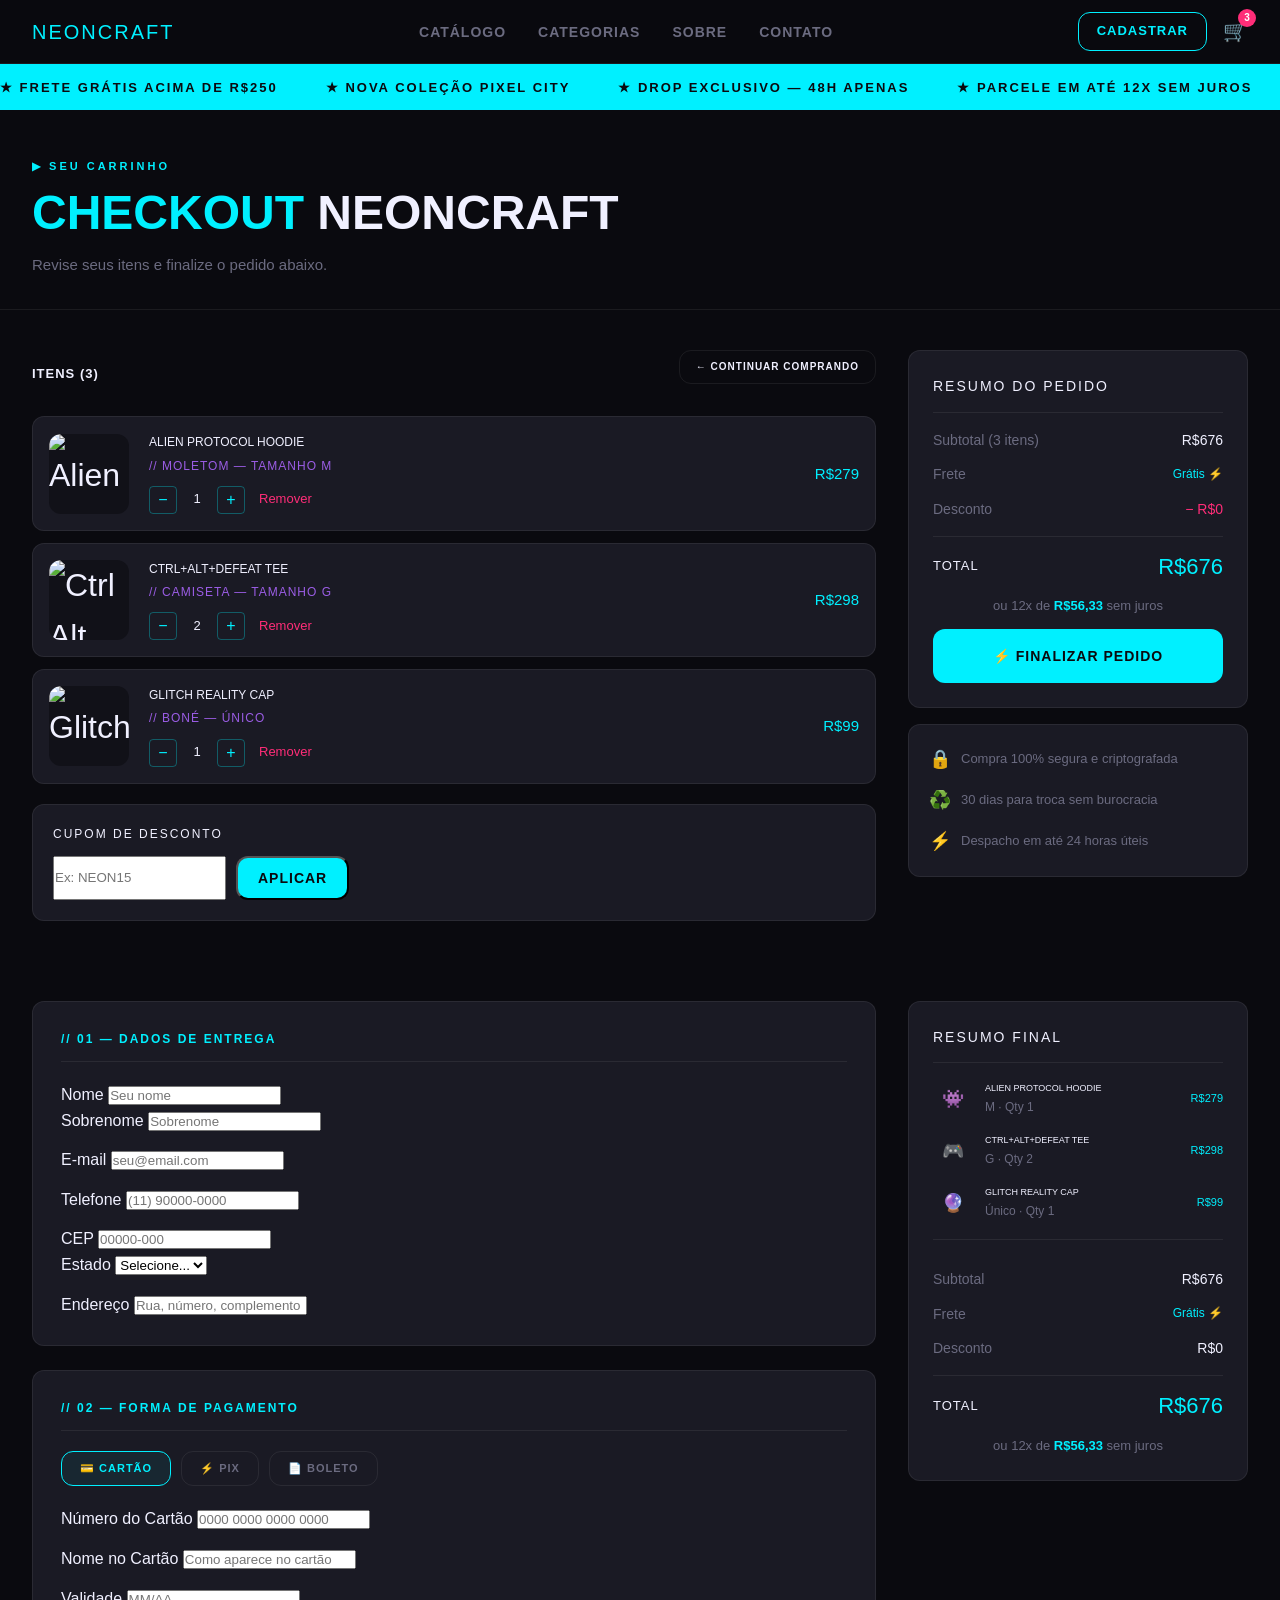
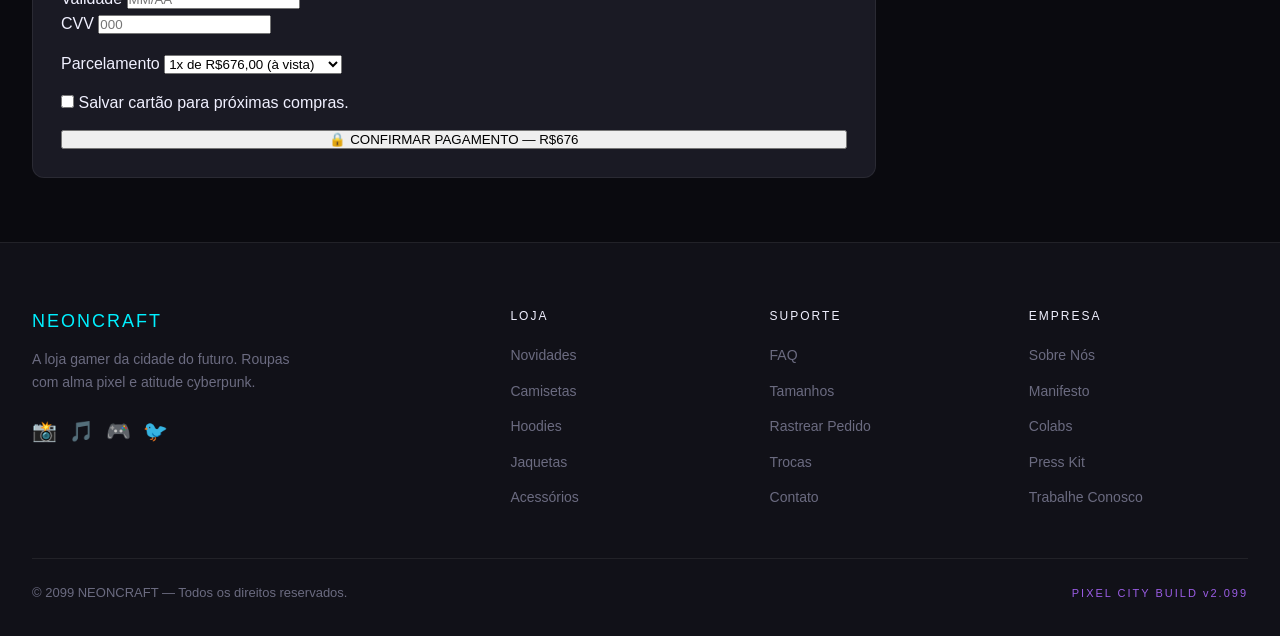
==== commit b2c27a53: "Merge branch 'Lucas'" ====
--- a/carrinho.html
+++ b/carrinho.html
@@ -10,7 +10,6 @@
 </head>
 
 <body>
-
     <!-- ===== NAVBAR ===== -->
     <header class="navbar">
         <a href="index.html" class="nav-logo">NEONCRAFT</a>
--- a/carrinho.css
+++ b/carrinho.css
@@ -0,0 +1,626 @@
+/* ============================================================
+   NEONCRAFT — carrinho.css
+   Estilos e responsividade exclusivos do carrinho e pagamento
+============================================================ */
+
+/* ============================================================
+   Cabeçalho da página
+============================================================ */
+
+/* --- Cabeçalho interno da página do carrinho --- */
+.page-header {
+    padding: 48px 32px 32px;
+    border-bottom: 1px solid var(--border);
+    animation: fade-up 0.5s ease both;
+}
+
+/* --- Eyebrow do cabeçalho --- */
+.page-eyebrow {
+    font-family: var(--font-title);
+    font-size: 11px;
+    font-weight: 700;
+    letter-spacing: 3px;
+    color: var(--cyan);
+    text-transform: uppercase;
+    margin-bottom: 12px;
+}
+
+/* --- Título do cabeçalho --- */
+.page-title {
+    font-family: var(--font-title);
+    font-size: clamp(24px, 4vw, 48px);
+    color: var(--white);
+    line-height: 1.1;
+    margin-bottom: 12px;
+}
+
+/* --- Palavra destacada no título --- */
+.page-title span {
+    color: var(--cyan);
+}
+
+/* --- Descrição do cabeçalho --- */
+.page-desc {
+    font-size: 15px;
+    color: var(--gray);
+    line-height: 1.7;
+}
+
+/* --- Animação de entrada --- */
+@keyframes fade-up {
+    from {
+        opacity: 0;
+        transform: translateY(20px);
+    }
+
+    to {
+        opacity: 1;
+        transform: translateY(0);
+    }
+}
+
+/* ============================================================
+   Layout do carrinho
+============================================================ */
+
+/* --- Grid: itens à esquerda, resumo à direita --- */
+.cart-layout {
+    display: grid;
+    grid-template-columns: 1fr 340px;
+    gap: 32px;
+    padding: 40px 32px;
+    align-items: start;
+}
+
+/* --- Seção de itens --- */
+.cart-items-section {
+    display: flex;
+    flex-direction: column;
+    gap: 12px;
+}
+
+/* --- Cada item do carrinho --- */
+.cart-item {
+    display: flex;
+    align-items: center;
+    gap: 20px;
+    background: var(--bg3);
+    border: 1px solid var(--border);
+    border-radius: var(--radius);
+    padding: 16px;
+    transition: border-color 0.3s;
+    animation: fade-up 0.5s ease both;
+}
+
+.cart-item:hover {
+    border-color: var(--cyan);
+}
+
+/* --- Imagem do item do carrinho --- */
+.cart-item-img {
+    width: 80px;
+    height: 80px;
+    flex-shrink: 0;
+    border-radius: var(--radius);
+    overflow: hidden;
+    background: var(--bg2);
+    display: flex;
+    align-items: center;
+    justify-content: center;
+    font-size: 32px;
+}
+
+.cart-item-img img {
+    width: 100%;
+    height: 100%;
+    object-fit: cover;
+}
+
+/* --- Informações do item --- */
+.cart-item-info {
+    flex: 1;
+}
+
+/* --- Nome do produto no carrinho --- */
+.cart-item-name {
+    font-family: var(--font-title);
+    font-size: 12px;
+    color: var(--white);
+    margin-bottom: 4px;
+}
+
+/* --- Tag de variação --- */
+.cart-item-tag {
+    font-size: 12px;
+    color: var(--purple);
+    text-transform: uppercase;
+    letter-spacing: 1px;
+    margin-bottom: 10px;
+}
+
+/* --- Controle de quantidade --- */
+.cart-item-qty {
+    display: flex;
+    align-items: center;
+    gap: 10px;
+}
+
+/* --- Botões de mais e menos --- */
+.qty-btn {
+    width: 28px;
+    height: 28px;
+    border: 1px solid rgba(0, 245, 255, 0.3);
+    background: transparent;
+    color: var(--cyan);
+    font-size: 16px;
+    cursor: pointer;
+    border-radius: 4px;
+    transition: background 0.2s;
+    display: flex;
+    align-items: center;
+    justify-content: center;
+}
+
+.qty-btn:hover {
+    background: rgba(0, 245, 255, 0.1);
+}
+
+/* --- Valor da quantidade --- */
+.qty-val {
+    font-family: var(--font-title);
+    font-size: 13px;
+    color: var(--white);
+    min-width: 20px;
+    text-align: center;
+}
+
+/* --- Botão remover item --- */
+.cart-remover {
+    font-size: 13px;
+    color: var(--pink);
+    cursor: pointer;
+    transition: opacity 0.2s;
+    margin-left: 4px;
+}
+
+.cart-remover:hover {
+    opacity: 0.7;
+}
+
+/* --- Preço do item --- */
+.cart-item-price {
+    font-family: var(--font-title);
+    font-size: 15px;
+    color: var(--cyan);
+    white-space: nowrap;
+}
+
+/* --- Box do cupom de desconto --- */
+.cart-cupom-box {
+    background: var(--bg3);
+    border: 1px solid var(--border);
+    border-radius: var(--radius);
+    padding: 20px;
+    margin-top: 8px;
+}
+
+/* --- Título do cupom --- */
+.cart-cupom-title {
+    font-family: var(--font-title);
+    font-size: 12px;
+    letter-spacing: 2px;
+    color: var(--white);
+    text-transform: uppercase;
+    margin-bottom: 12px;
+}
+
+/* --- Linha do formulário de cupom --- */
+.cart-cupom-form {
+    display: flex;
+    gap: 10px;
+}
+
+.cart-cupom-form .btn-primary {
+    white-space: nowrap;
+    padding: 12px 20px;
+}
+
+/* ============================================================
+   Resumo do pedido
+============================================================ */
+
+/* --- Wrapper do resumo (sticky) --- */
+.cart-resumo-wrapper {
+    position: sticky;
+    top: 80px;
+    display: flex;
+    flex-direction: column;
+    gap: 16px;
+}
+
+/* --- Card de resumo --- */
+.cart-summary {
+    background: var(--bg3);
+    border: 1px solid var(--border);
+    border-radius: var(--radius);
+    padding: 24px;
+    display: flex;
+    flex-direction: column;
+    gap: 12px;
+}
+
+/* --- Título do resumo --- */
+.summary-title {
+    font-family: var(--font-title);
+    font-size: 14px;
+    letter-spacing: 2px;
+    color: var(--white);
+    padding-bottom: 14px;
+    border-bottom: 1px solid var(--border);
+    margin-bottom: 4px;
+}
+
+/* --- Linha de valor --- */
+.summary-row {
+    display: flex;
+    justify-content: space-between;
+    align-items: center;
+}
+
+/* --- Label da linha --- */
+.summary-label {
+    font-size: 14px;
+    color: var(--gray);
+}
+
+/* --- Valor da linha --- */
+.summary-val {
+    font-size: 14px;
+    color: var(--white);
+}
+
+/* --- Frete grátis em destaque --- */
+.summary-frete {
+    font-family: var(--font-title);
+    font-size: 12px;
+    color: var(--cyan);
+}
+
+/* --- Desconto em destaque --- */
+.summary-desconto {
+    color: var(--pink);
+}
+
+/* --- Linha do total --- */
+.summary-total-row {
+    display: flex;
+    justify-content: space-between;
+    align-items: center;
+    border-top: 1px solid var(--border);
+    padding-top: 12px;
+    margin-top: 4px;
+}
+
+/* --- Label do total --- */
+.summary-total-label {
+    font-family: var(--font-title);
+    font-size: 13px;
+    letter-spacing: 1px;
+    color: var(--white);
+}
+
+/* --- Valor total em destaque --- */
+.summary-total-val {
+    font-family: var(--font-title);
+    font-size: 22px;
+    color: var(--cyan);
+}
+
+/* --- Texto de parcelamento --- */
+.summary-parcelas {
+    font-size: 13px;
+    color: var(--gray);
+    text-align: center;
+}
+
+.summary-parcelas strong {
+    color: var(--cyan);
+}
+
+/* --- Botão finalizar no resumo --- */
+.summary-btn-finalizar {
+    display: block;
+    text-align: center;
+    width: 100%;
+    padding: 16px;
+}
+
+/* --- Garantias abaixo do resumo --- */
+.cart-garantias {
+    background: var(--bg3);
+    border: 1px solid var(--border);
+    border-radius: var(--radius);
+    padding: 20px;
+    display: flex;
+    flex-direction: column;
+    gap: 12px;
+}
+
+/* --- Cada item de garantia --- */
+.garantia-item {
+    display: flex;
+    align-items: center;
+    gap: 10px;
+    font-size: 13px;
+    color: var(--gray);
+}
+
+.garantia-item span:first-child {
+    font-size: 18px;
+}
+
+/* ============================================================
+   Layout de pagamento
+============================================================ */
+
+/* --- Grid: formulário à esquerda, resumo à direita --- */
+.payment-layout {
+    display: grid;
+    grid-template-columns: 1fr 340px;
+    gap: 32px;
+    padding: 40px 32px 64px;
+    align-items: start;
+}
+
+/* --- Formulário de pagamento --- */
+.payment-form {
+    display: flex;
+    flex-direction: column;
+    gap: 24px;
+}
+
+/* --- Formulário interno com campos --- */
+.payment-form-inner {
+    display: flex;
+    flex-direction: column;
+    gap: 14px;
+}
+
+/* --- Cada seção do formulário de pagamento --- */
+.payment-section {
+    background: var(--bg3);
+    border: 1px solid var(--border);
+    border-radius: var(--radius);
+    padding: 28px;
+    animation: fade-up 0.5s ease both;
+}
+
+/* --- Título de cada seção do pagamento --- */
+.payment-section-title {
+    font-family: var(--font-title);
+    font-size: 12px;
+    font-weight: 700;
+    color: var(--cyan);
+    text-transform: uppercase;
+    letter-spacing: 2px;
+    margin-bottom: 20px;
+    padding-bottom: 12px;
+    border-bottom: 1px solid var(--border);
+}
+
+/* --- Abas de forma de pagamento --- */
+.payment-tabs {
+    display: flex;
+    gap: 10px;
+    margin-bottom: 20px;
+}
+
+/* --- Cada aba --- */
+.pay-tab {
+    font-family: var(--font-title);
+    font-size: 11px;
+    font-weight: 600;
+    padding: 10px 18px;
+    border: 1px solid var(--border);
+    background: transparent;
+    color: var(--gray);
+    cursor: pointer;
+    text-transform: uppercase;
+    letter-spacing: 1px;
+    border-radius: var(--radius);
+    transition: border-color 0.2s, color 0.2s, background 0.2s;
+}
+
+.pay-tab.active,
+.pay-tab:hover {
+    border-color: var(--cyan);
+    color: var(--cyan);
+    background: rgba(0, 245, 255, 0.06);
+}
+
+/* --- Wrapper do resumo lateral no pagamento --- */
+.payment-resumo-wrapper {
+    position: sticky;
+    top: 80px;
+}
+
+/* ============================================================
+   Mini lista de itens no resumo do pagamento
+============================================================ */
+
+/* --- Lista de itens em miniatura --- */
+.payment-mini-lista {
+    display: flex;
+    flex-direction: column;
+    gap: 12px;
+    margin-bottom: 16px;
+    padding-bottom: 16px;
+    border-bottom: 1px solid var(--border);
+}
+
+/* --- Cada item em miniatura --- */
+.payment-mini-item {
+    display: flex;
+    align-items: center;
+    gap: 12px;
+}
+
+/* --- Imagem miniatura --- */
+.payment-mini-img {
+    width: 40px;
+    height: 40px;
+    border-radius: 4px;
+    display: flex;
+    align-items: center;
+    justify-content: center;
+    font-size: 18px;
+    flex-shrink: 0;
+}
+
+/* --- Info do item miniatura --- */
+.payment-mini-info {
+    flex: 1;
+}
+
+/* --- Nome do item miniatura --- */
+.payment-mini-nome {
+    font-family: var(--font-title);
+    font-size: 9px;
+    color: var(--white);
+    margin-bottom: 2px;
+}
+
+/* --- Tag do item miniatura --- */
+.payment-mini-tag {
+    font-size: 12px;
+    color: var(--gray);
+}
+
+/* --- Preço do item miniatura --- */
+.payment-mini-preco {
+    font-family: var(--font-title);
+    font-size: 11px;
+    color: var(--cyan);
+    white-space: nowrap;
+}
+
+/* ============================================================
+   Responsividade
+============================================================ */
+
+/* --- Tablet: abaixo de 1024px --- */
+@media (max-width: 1024px) {
+
+    /* Carrinho vira coluna única */
+    .cart-layout {
+        grid-template-columns: 1fr;
+    }
+
+    /* Resumo perde o sticky */
+    .cart-resumo-wrapper {
+        position: static;
+    }
+
+    /* Pagamento vira coluna única */
+    .payment-layout {
+        grid-template-columns: 1fr;
+    }
+
+    /* Resumo lateral perde o sticky */
+    .payment-resumo-wrapper {
+        position: static;
+    }
+
+}
+
+/* --- Mobile: abaixo de 768px --- */
+@media (max-width: 768px) {
+
+    /* Padding menor no carrinho */
+    .cart-layout {
+        padding: 24px 20px;
+        gap: 20px;
+    }
+
+    /* Padding menor no pagamento */
+    .payment-layout {
+        padding: 24px 20px 48px;
+        gap: 20px;
+    }
+
+    /* Cabeçalho da página menor */
+    .page-header {
+        padding: 32px 20px 24px;
+    }
+
+    /* Item do carrinho em coluna */
+    .cart-item {
+        flex-wrap: wrap;
+        gap: 12px;
+    }
+
+    /* Imagem do item menor */
+    .cart-item-img {
+        width: 64px;
+        height: 64px;
+    }
+
+    /* Preço do item ocupa linha inteira */
+    .cart-item-price {
+        width: 100%;
+        text-align: right;
+    }
+
+    /* Formulário de cupom em coluna */
+    .cart-cupom-form {
+        flex-direction: column;
+    }
+
+    /* Abas de pagamento menores */
+    .payment-tabs {
+        flex-wrap: wrap;
+        gap: 8px;
+    }
+
+    .pay-tab {
+        font-size: 10px;
+        padding: 8px 12px;
+    }
+
+    /* Form rows em coluna */
+    .form-row {
+        flex-direction: column;
+    }
+
+}
+
+/* --- Mobile pequeno: abaixo de 480px --- */
+@media (max-width: 480px) {
+
+    /* Título do cabeçalho menor */
+    .page-title {
+        font-size: 22px;
+    }
+
+    /* Resumo com padding menor */
+    .cart-summary {
+        padding: 18px;
+    }
+
+    /* Seção de pagamento com padding menor */
+    .payment-section {
+        padding: 20px;
+    }
+
+    /* Botão de finalizar ocupa largura total */
+    .summary-btn-finalizar {
+        font-size: 12px;
+        padding: 14px;
+    }
+
+    /* Valor total menor */
+    .summary-total-val {
+        font-size: 18px;
+    }
+
+}
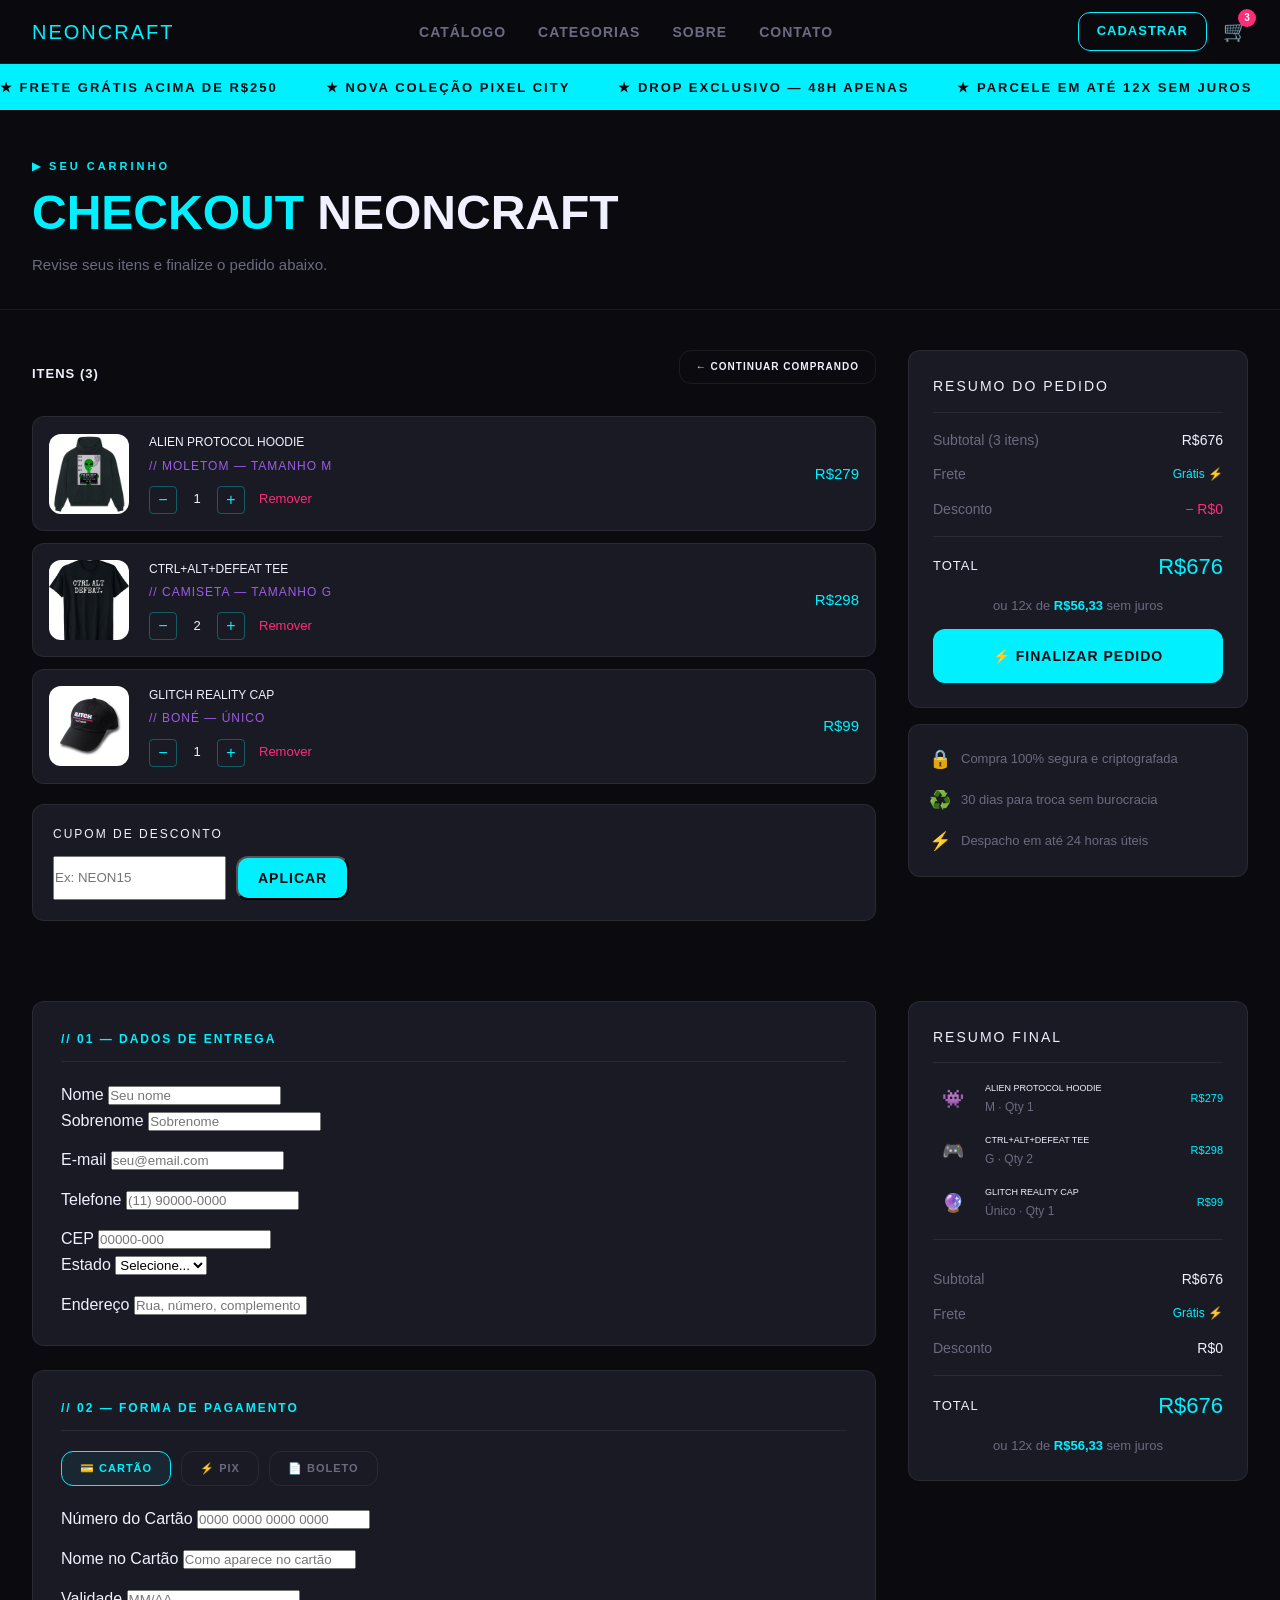
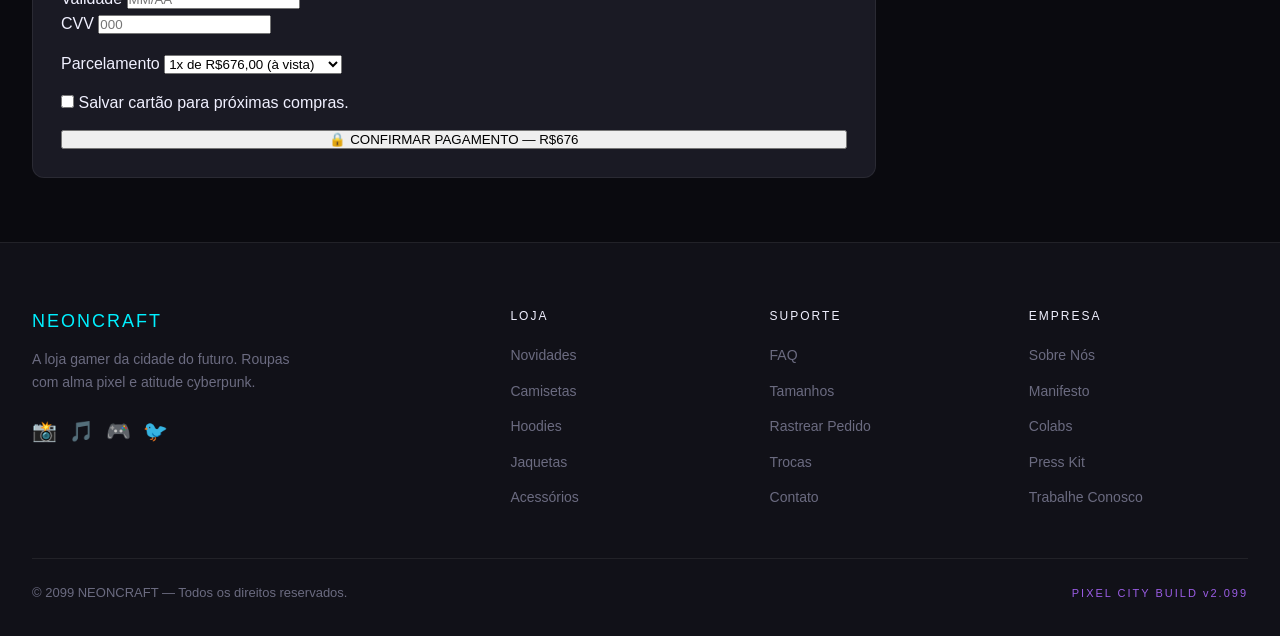
==== commit 986f7505: "Fiz ajustes das imagens do carrinho" ====
--- a/carrinho.html
+++ b/carrinho.html
@@ -62,7 +62,7 @@
             <!-- Item 1 -->
             <div class="cart-item">
                 <div class="cart-item-img prod-bg-1">
-                    <img src="" alt="Alien Protocol Hoodie" />
+                    <img src="Img/Img_destaque/ALIEN PROTOCOL HOODIE.jpg" alt="Alien Protocol Hoodie" />
                 </div>
                 <div class="cart-item-info">
                     <p class="cart-item-name">ALIEN PROTOCOL HOODIE</p>
@@ -80,7 +80,7 @@
             <!-- Item 2 -->
             <div class="cart-item">
                 <div class="cart-item-img prod-bg-2">
-                    <img src="" alt="Ctrl Alt Defeat Tee" />
+                    <img src="Img/Img_destaque/CTRL+ALT+DEFEAT TEE.jpg" alt="Ctrl Alt Defeat Tee" />
                 </div>
                 <div class="cart-item-info">
                     <p class="cart-item-name">CTRL+ALT+DEFEAT TEE</p>
@@ -98,7 +98,7 @@
             <!-- Item 3 -->
             <div class="cart-item">
                 <div class="cart-item-img prod-bg-6">
-                    <img src="" alt="Glitch Reality Cap" />
+                    <img src="Img/Img_destaque/glitch cap.jpg" alt="Glitch Reality Cap" />
                 </div>
                 <div class="cart-item-info">
                     <p class="cart-item-name">GLITCH REALITY CAP</p>
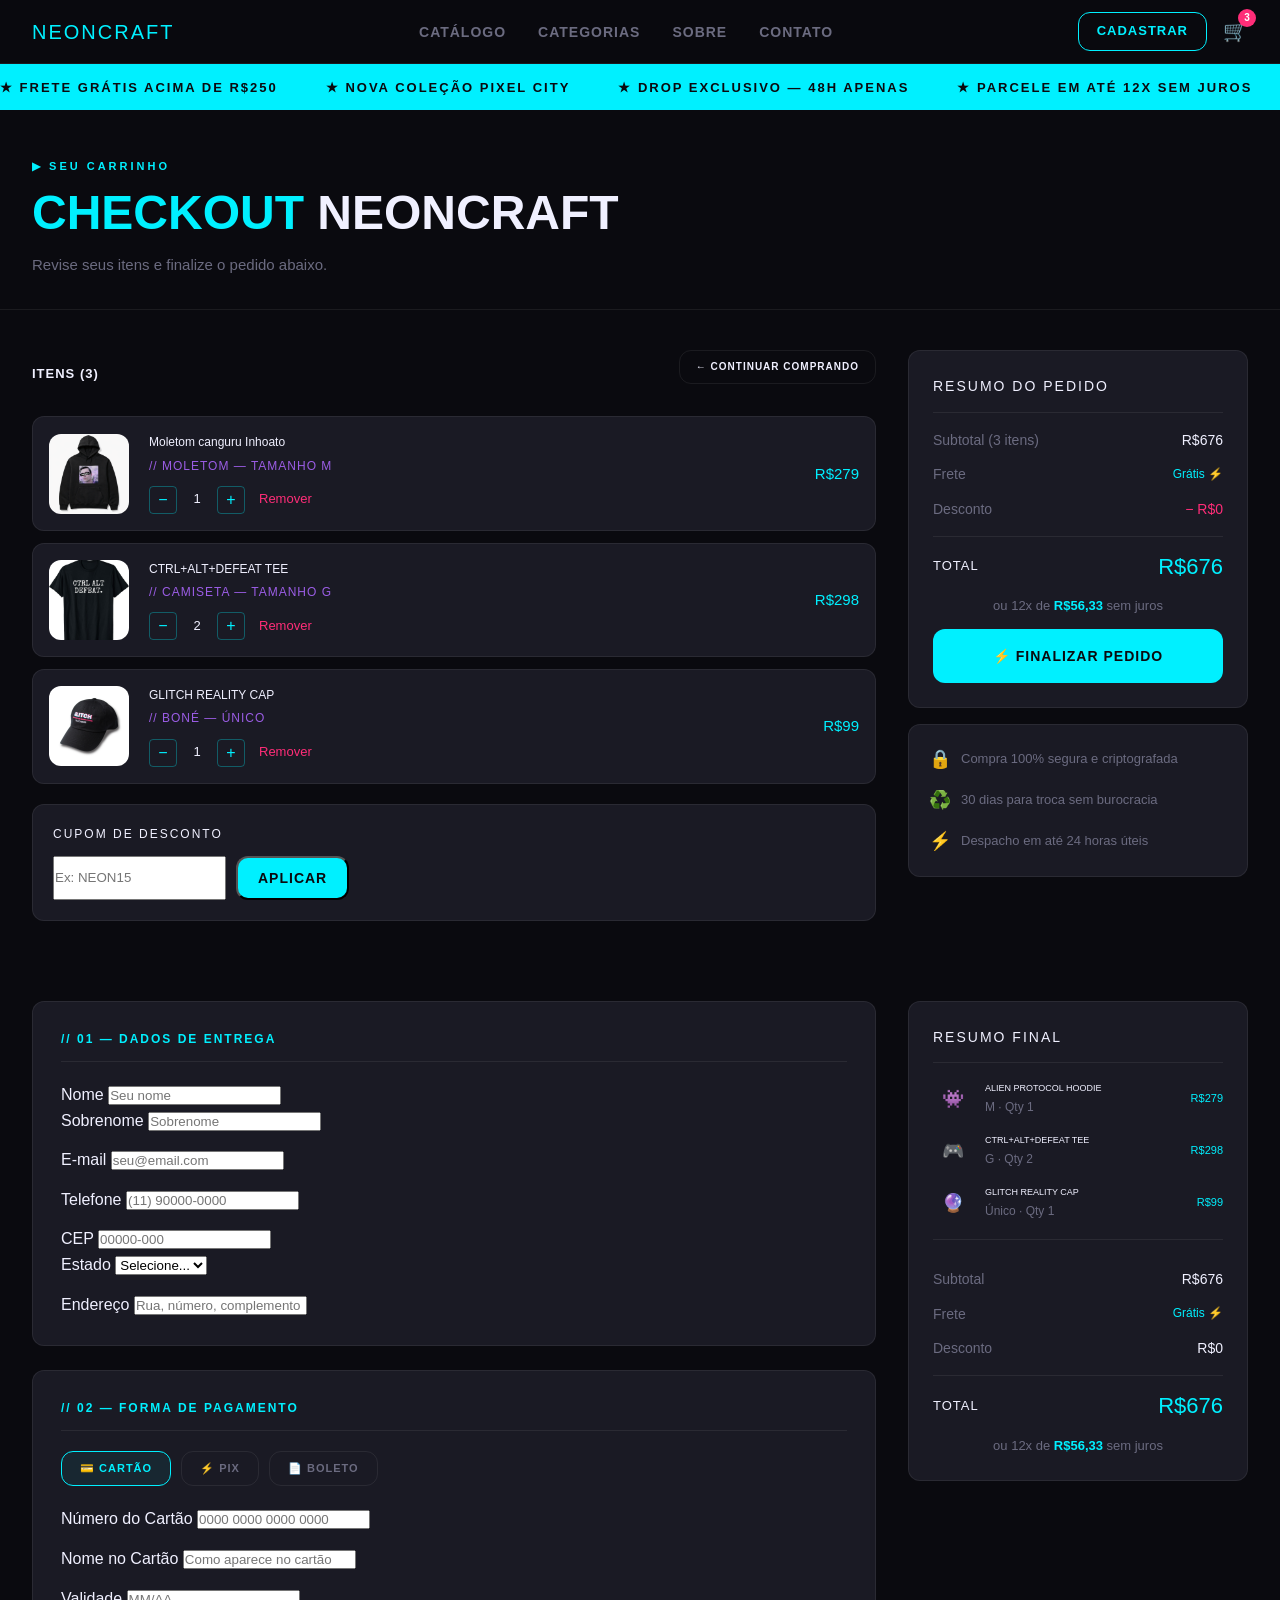
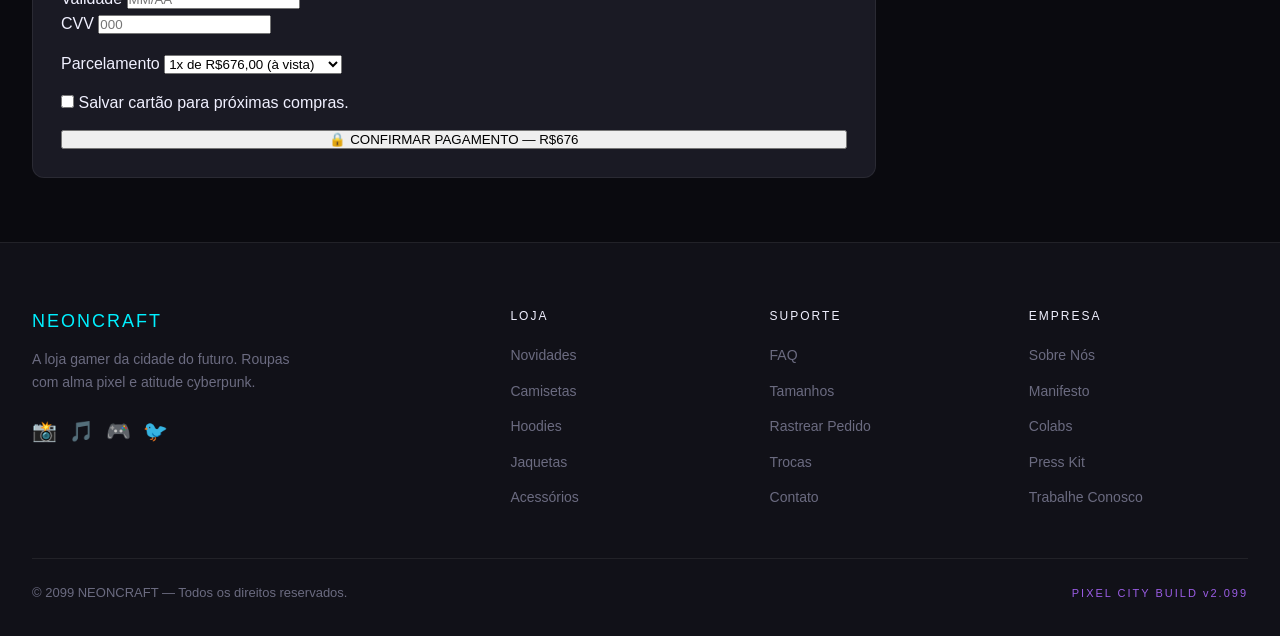
==== commit a008007c: "Peças inhoato" ====
--- a/carrinho.html
+++ b/carrinho.html
@@ -62,10 +62,10 @@
             <!-- Item 1 -->
             <div class="cart-item">
                 <div class="cart-item-img prod-bg-1">
-                    <img src="Img/Img_destaque/ALIEN PROTOCOL HOODIE.jpg" alt="Alien Protocol Hoodie" />
+                    <img src="Img/Img_destaque/dionathan.png" alt="Alien Protocol Hoodie" />
                 </div>
                 <div class="cart-item-info">
-                    <p class="cart-item-name">ALIEN PROTOCOL HOODIE</p>
+                    <p class="cart-item-name">Moletom canguru Inhoato</p>
                     <p class="cart-item-tag">// Moletom — Tamanho M</p>
                     <div class="cart-item-qty">
                         <button class="qty-btn" type="button">−</button>
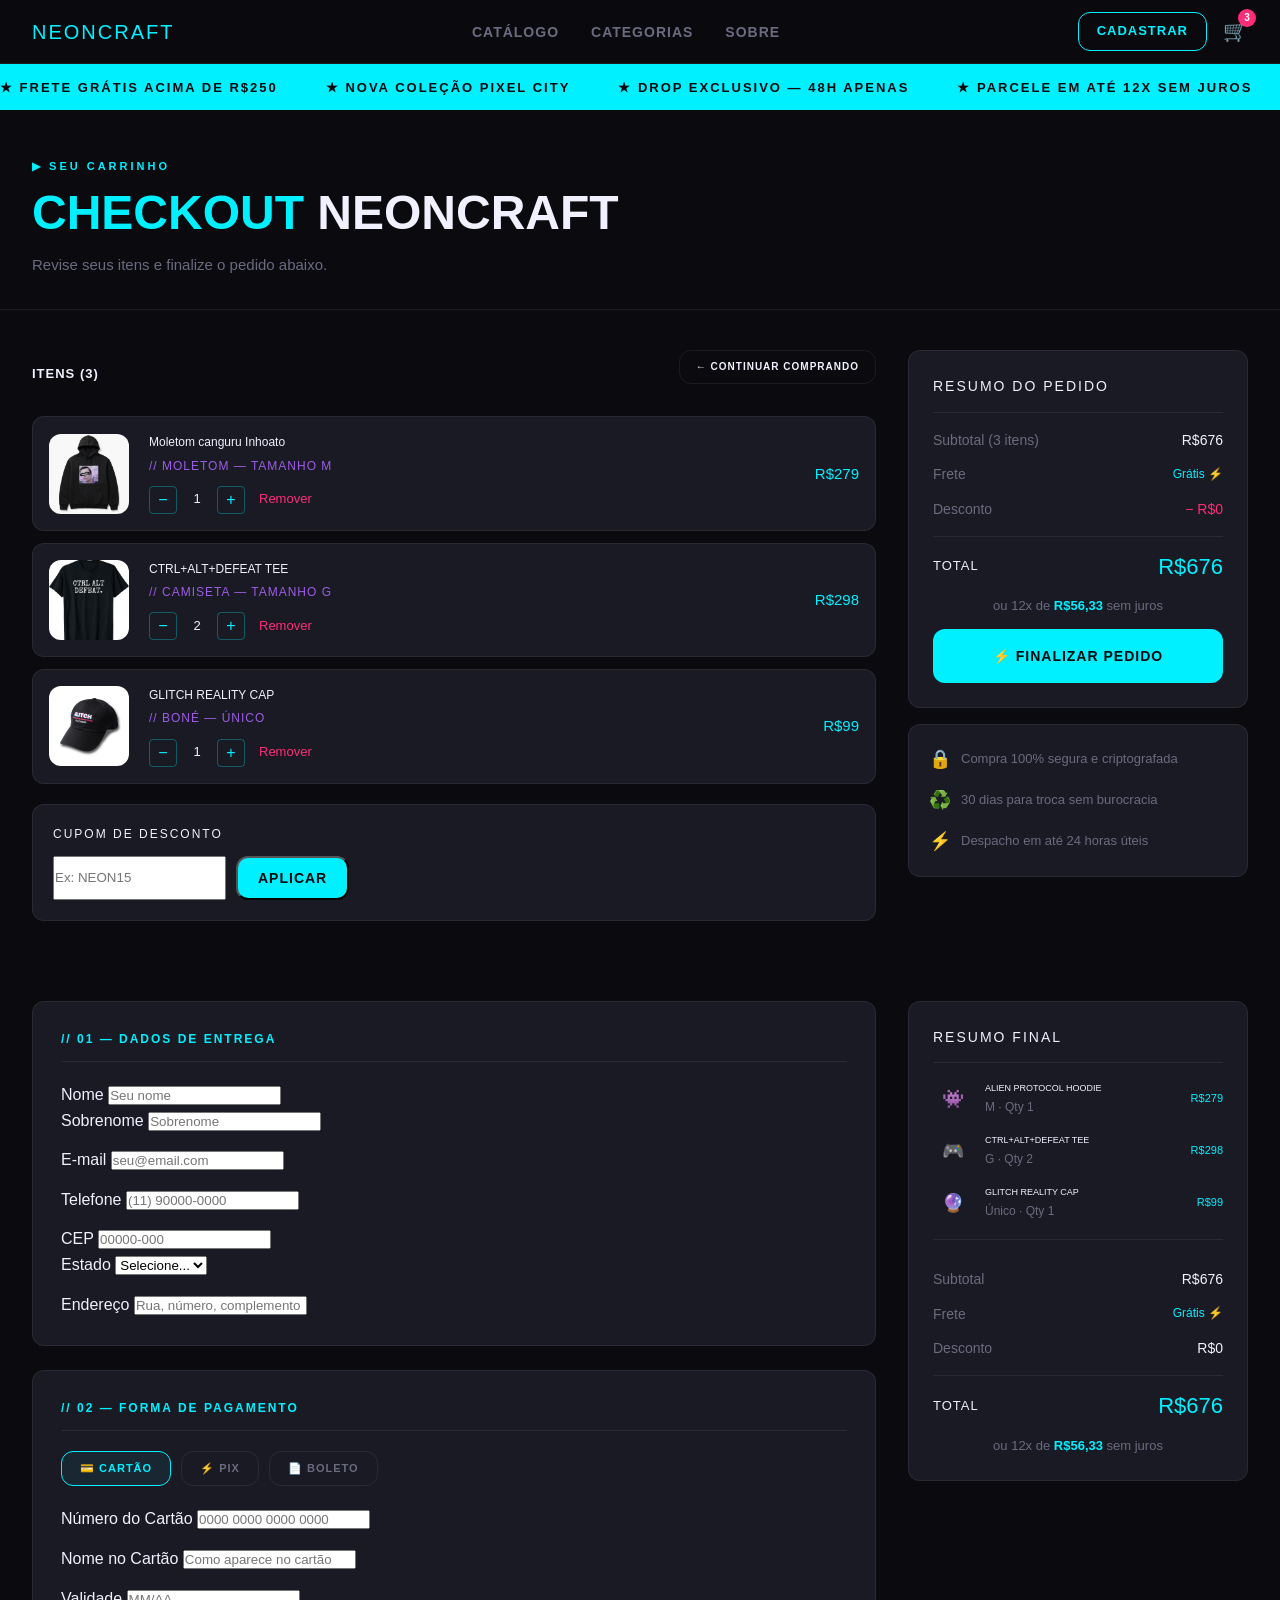
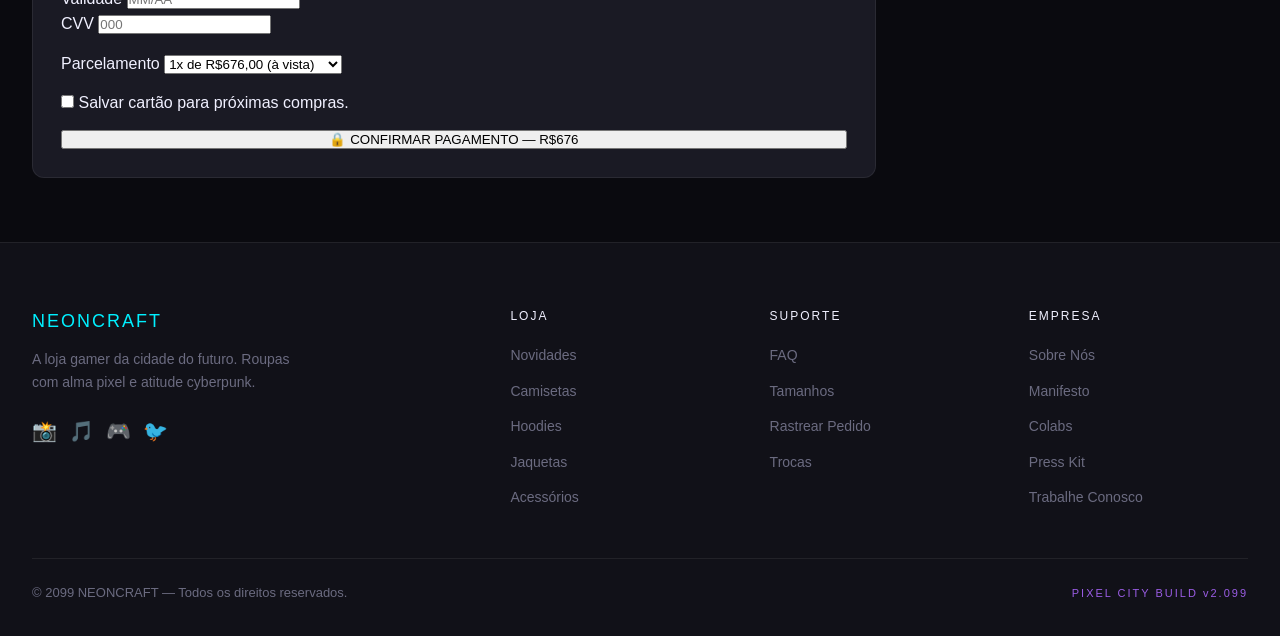
==== commit 1eac7872: "Pagina de cadastro e algumas modificações nas demais" ====
--- a/carrinho.html
+++ b/carrinho.html
@@ -17,7 +17,6 @@
             <li><a href="catalogo.html">Catálogo</a></li>
             <li><a href="index.html#categorias">Categorias</a></li>
             <li><a href="index.html#sobre">Sobre</a></li>
-            <li><a href="cadastro.html">Contato</a></li>
         </ul>
         <div class="nav-actions">
             <a href="cadastro.html" class="btn-cadastrar">Cadastrar</a>
@@ -381,7 +380,6 @@
                     <li><a href="#">Tamanhos</a></li>
                     <li><a href="#">Rastrear Pedido</a></li>
                     <li><a href="#">Trocas</a></li>
-                    <li><a href="cadastro.html">Contato</a></li>
                 </ul>
             </div>
 
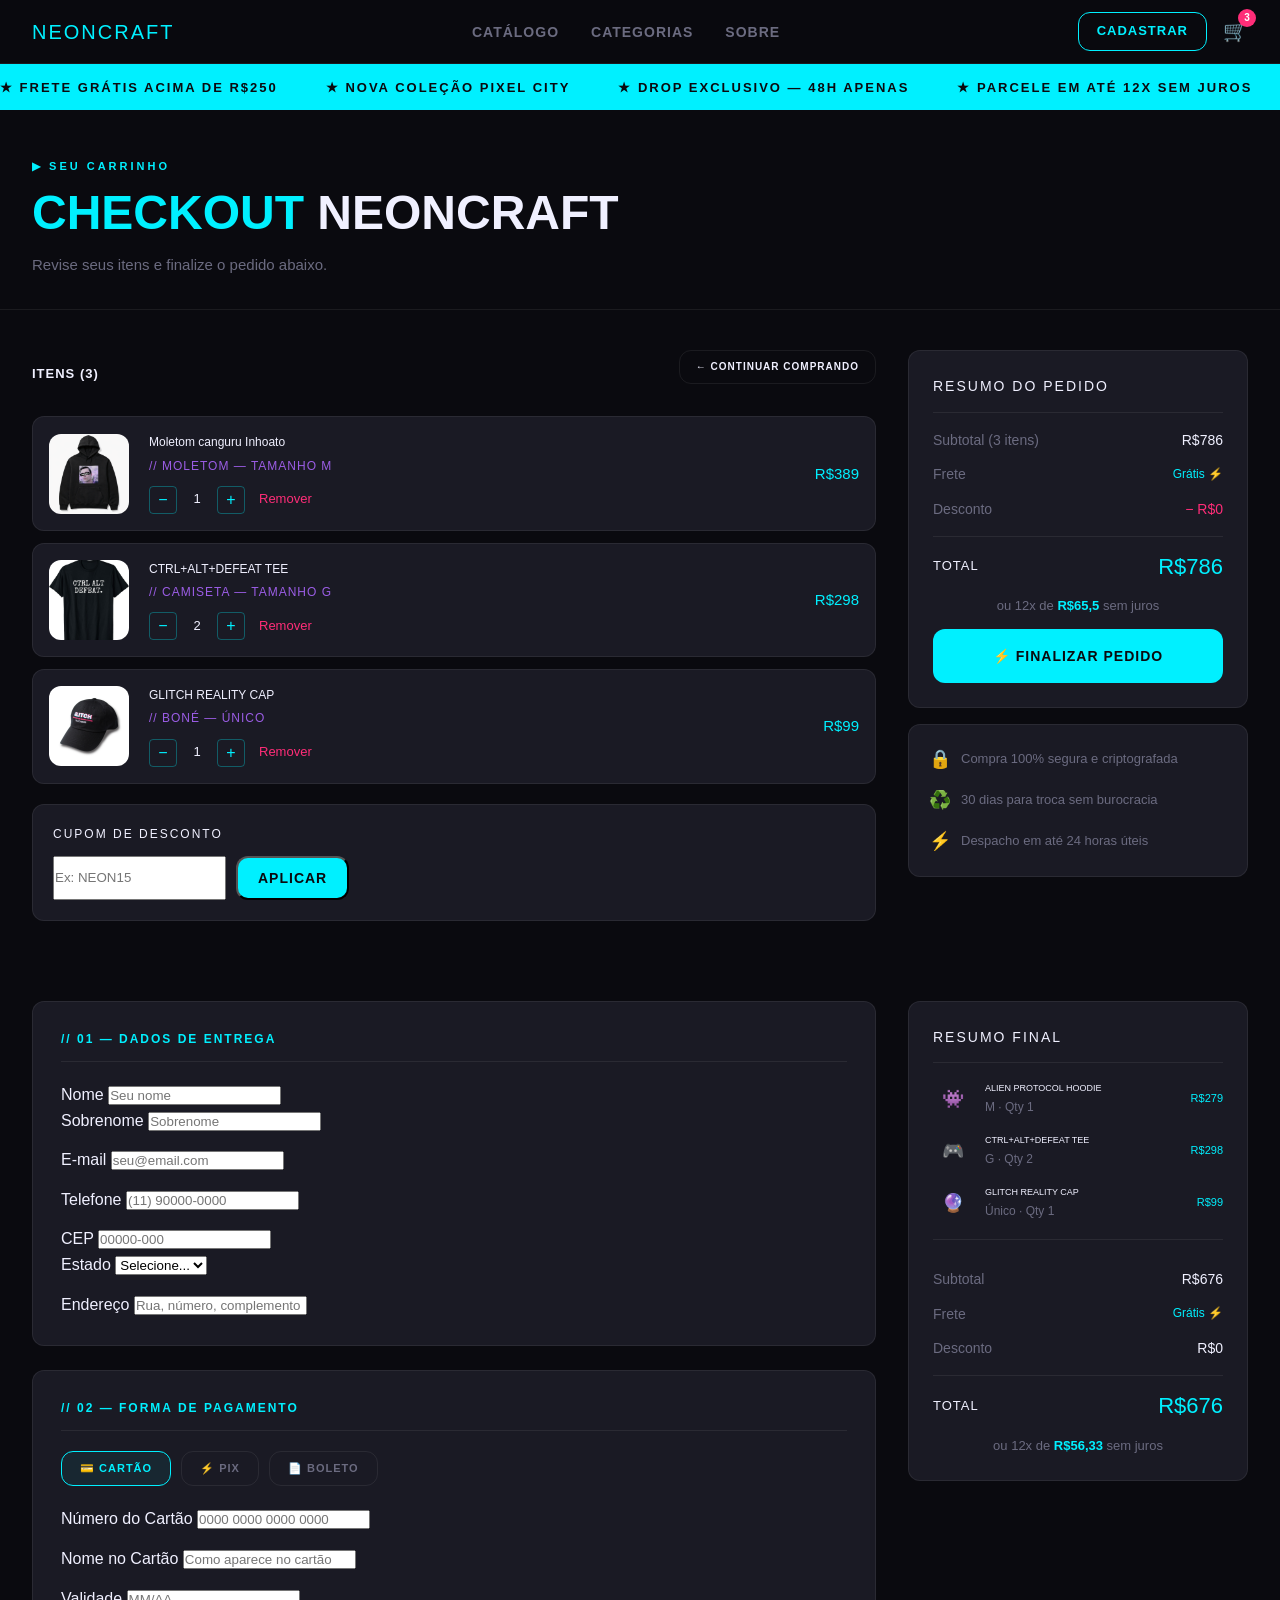
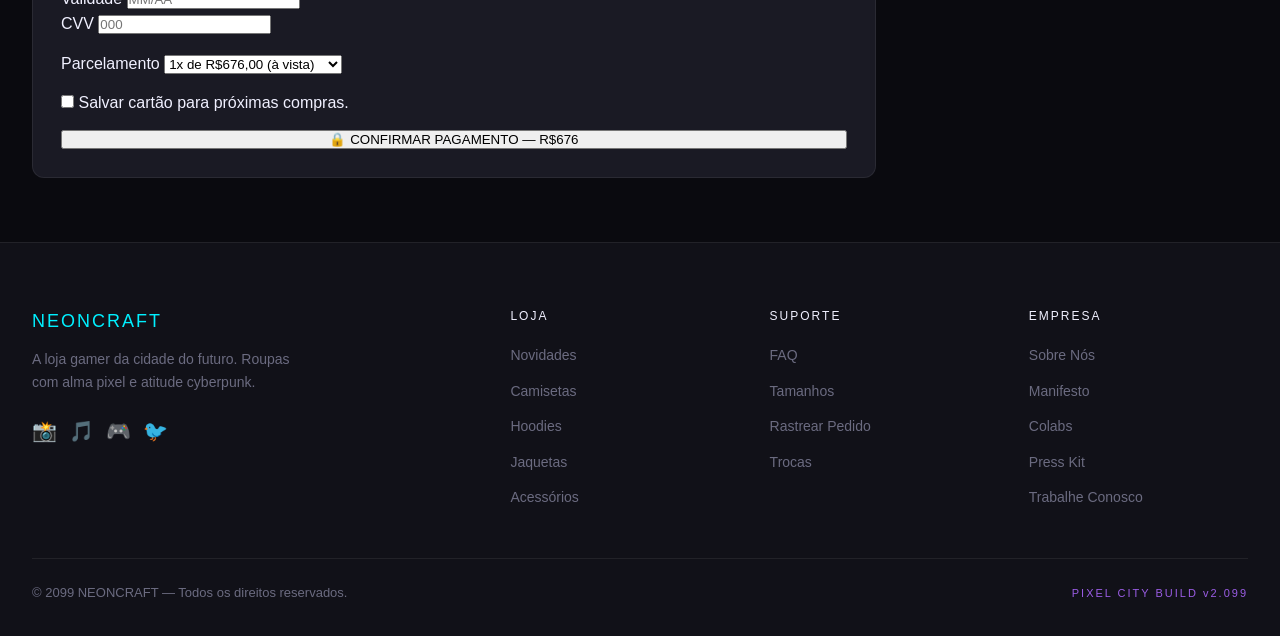
==== commit ac90891d: "Ajuste de preço moletom" ====
--- a/carrinho.html
+++ b/carrinho.html
@@ -73,7 +73,7 @@
                         <span class="cart-remover">Remover</span>
                     </div>
                 </div>
-                <div class="cart-item-price">R$279</div>
+                <div class="cart-item-price">R$389</div>
             </div>
 
             <!-- Item 2 -->
@@ -129,7 +129,7 @@
                 <p class="summary-title">RESUMO DO PEDIDO</p>
                 <div class="summary-row">
                     <span class="summary-label">Subtotal (3 itens)</span>
-                    <span class="summary-val">R$676</span>
+                    <span class="summary-val">R$786</span>
                 </div>
                 <div class="summary-row">
                     <span class="summary-label">Frete</span>
@@ -141,10 +141,10 @@
                 </div>
                 <div class="summary-total-row">
                     <span class="summary-total-label">TOTAL</span>
-                    <span class="summary-total-val">R$676</span>
+                    <span class="summary-total-val">R$786</span>
                 </div>
                 <p class="summary-parcelas">
-                    ou 12x de <strong>R$56,33</strong> sem juros
+                    ou 12x de <strong>R$65,5</strong> sem juros
                 </p>
                 <a href="#pagamento" class="btn-primary summary-btn-finalizar">
                     ⚡ FINALIZAR PEDIDO
